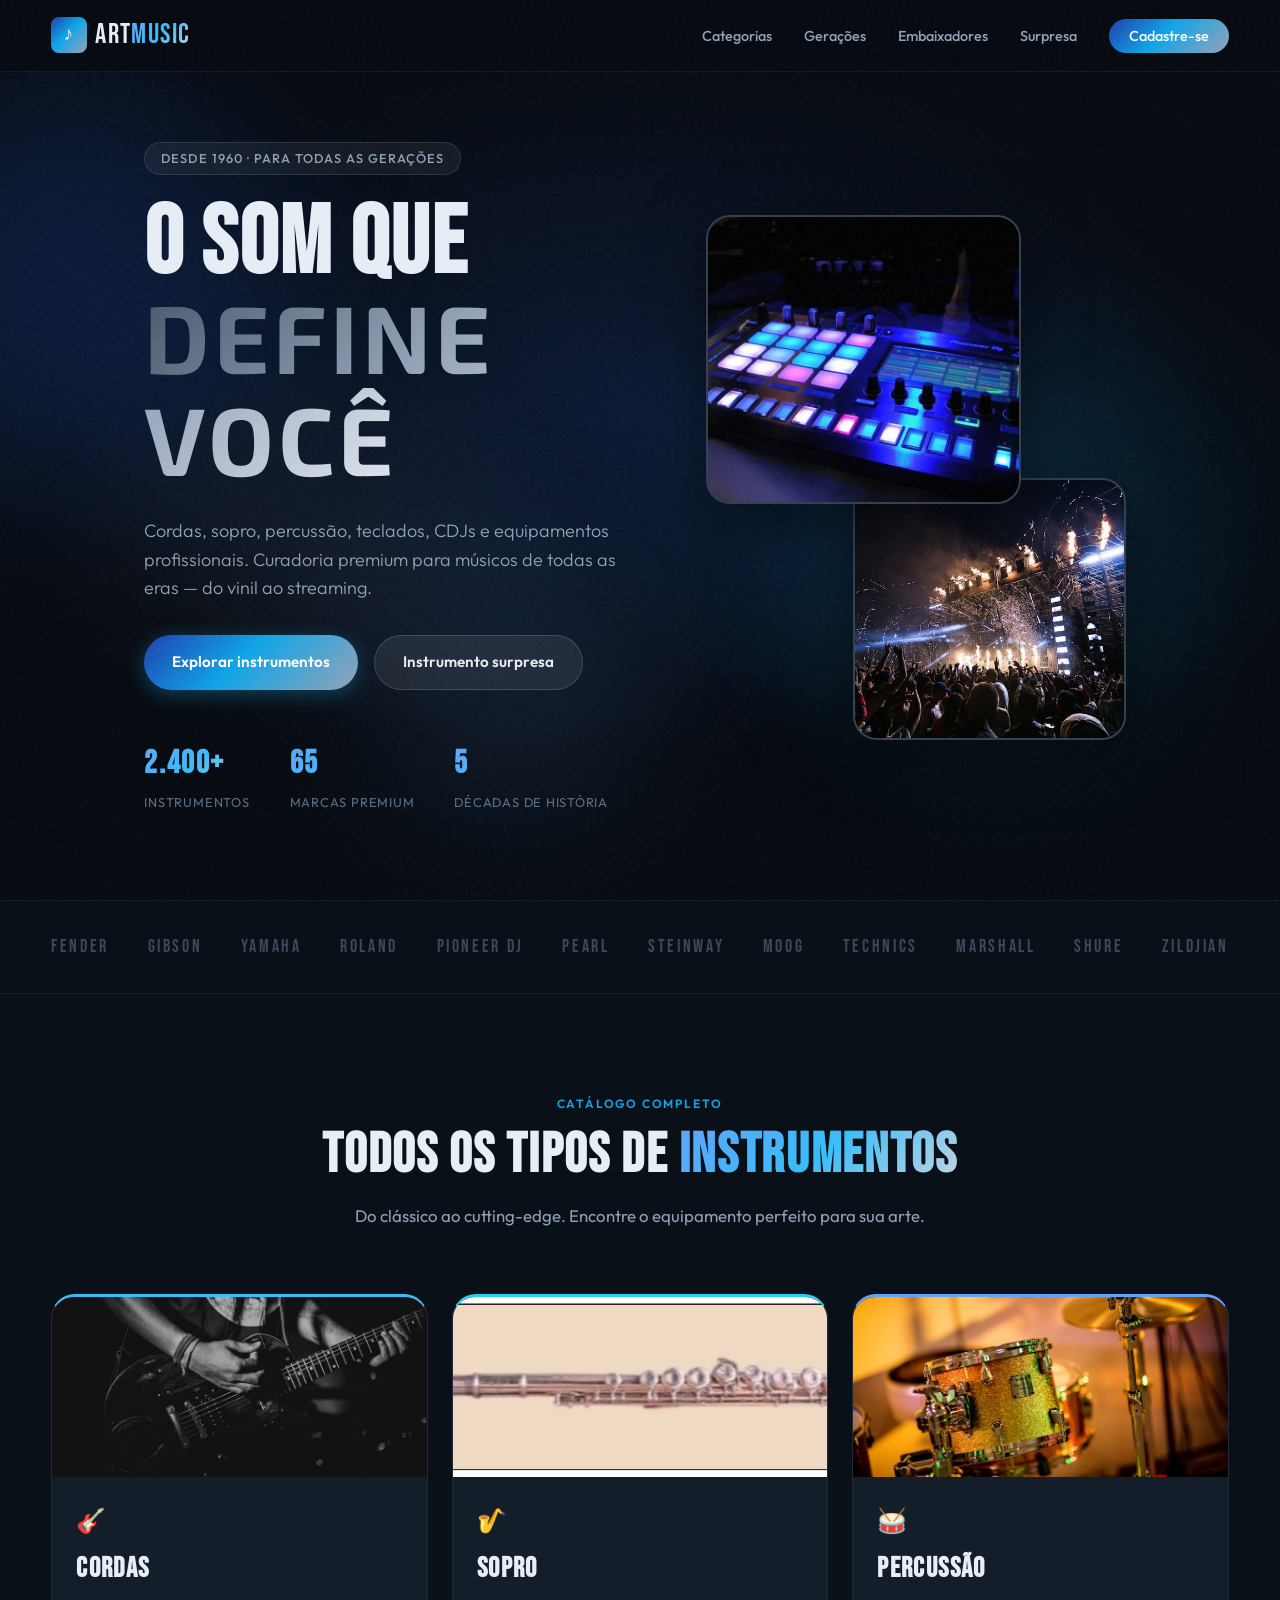
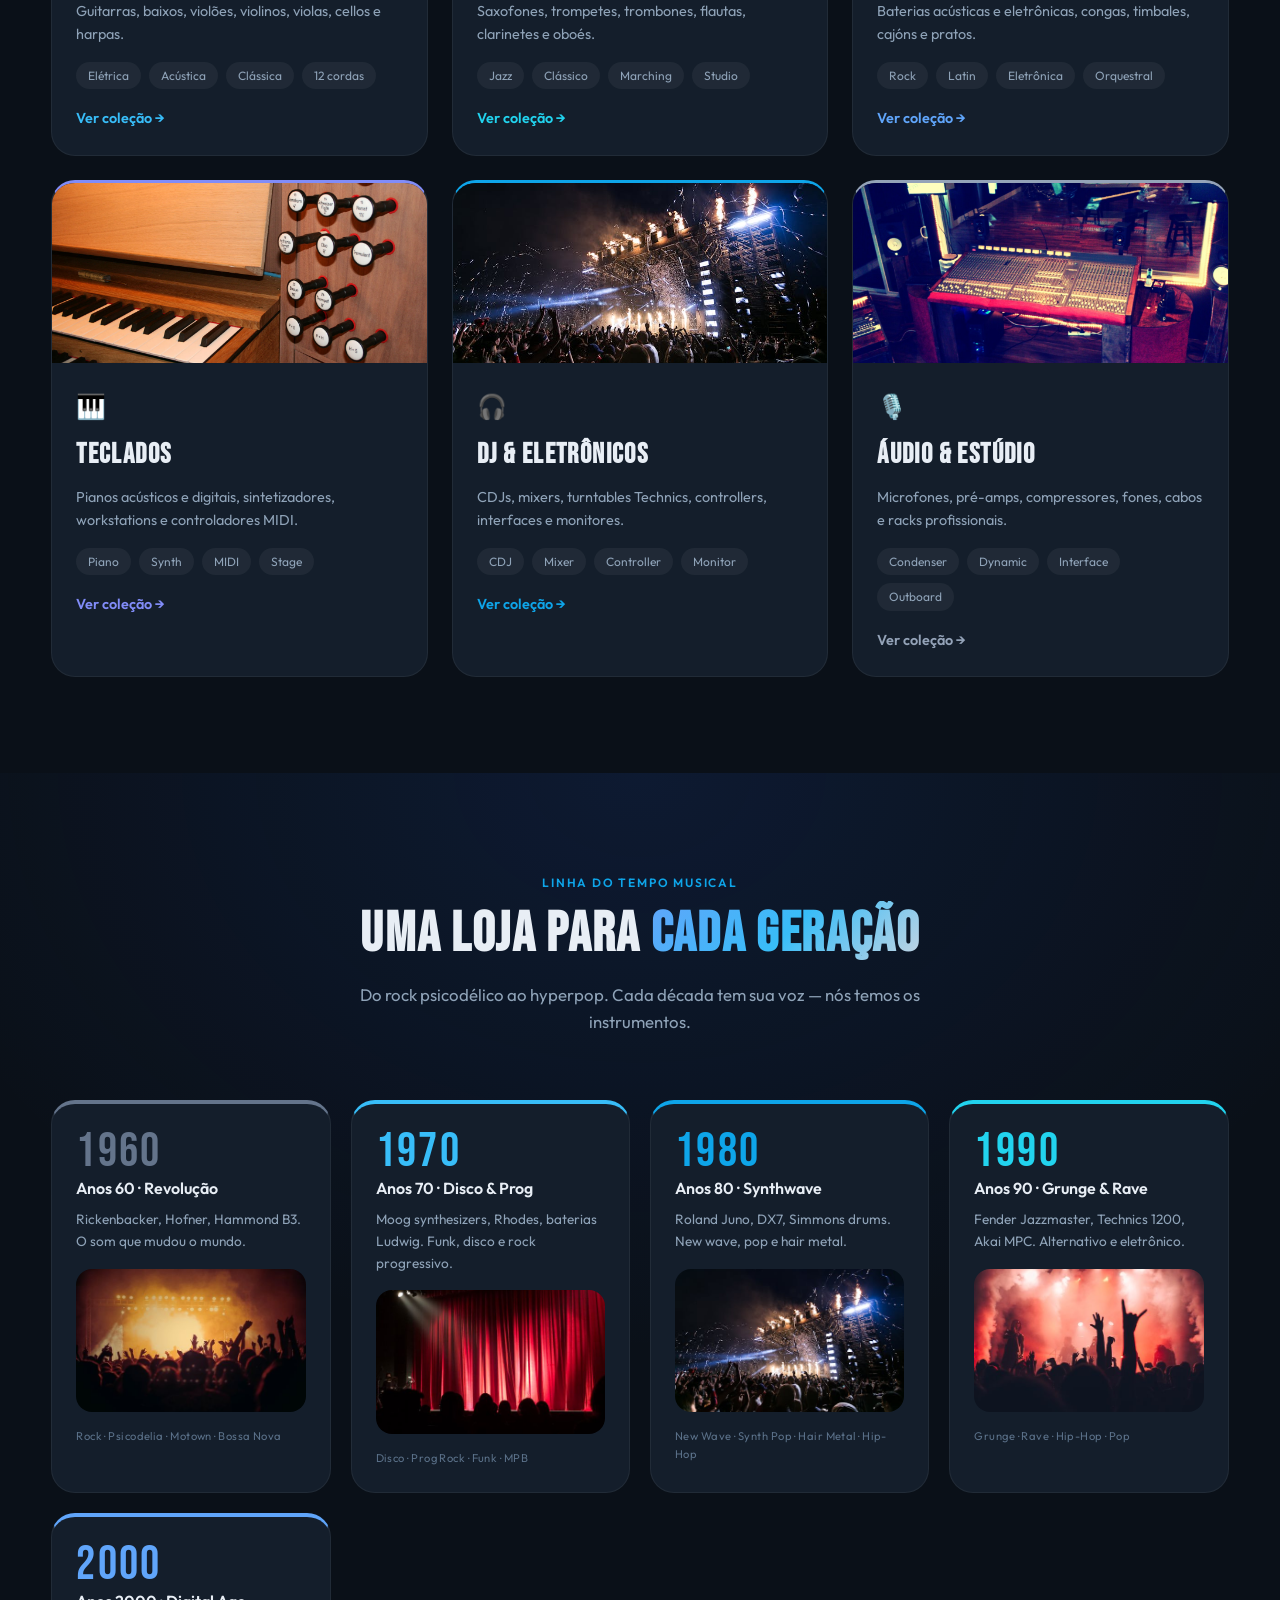
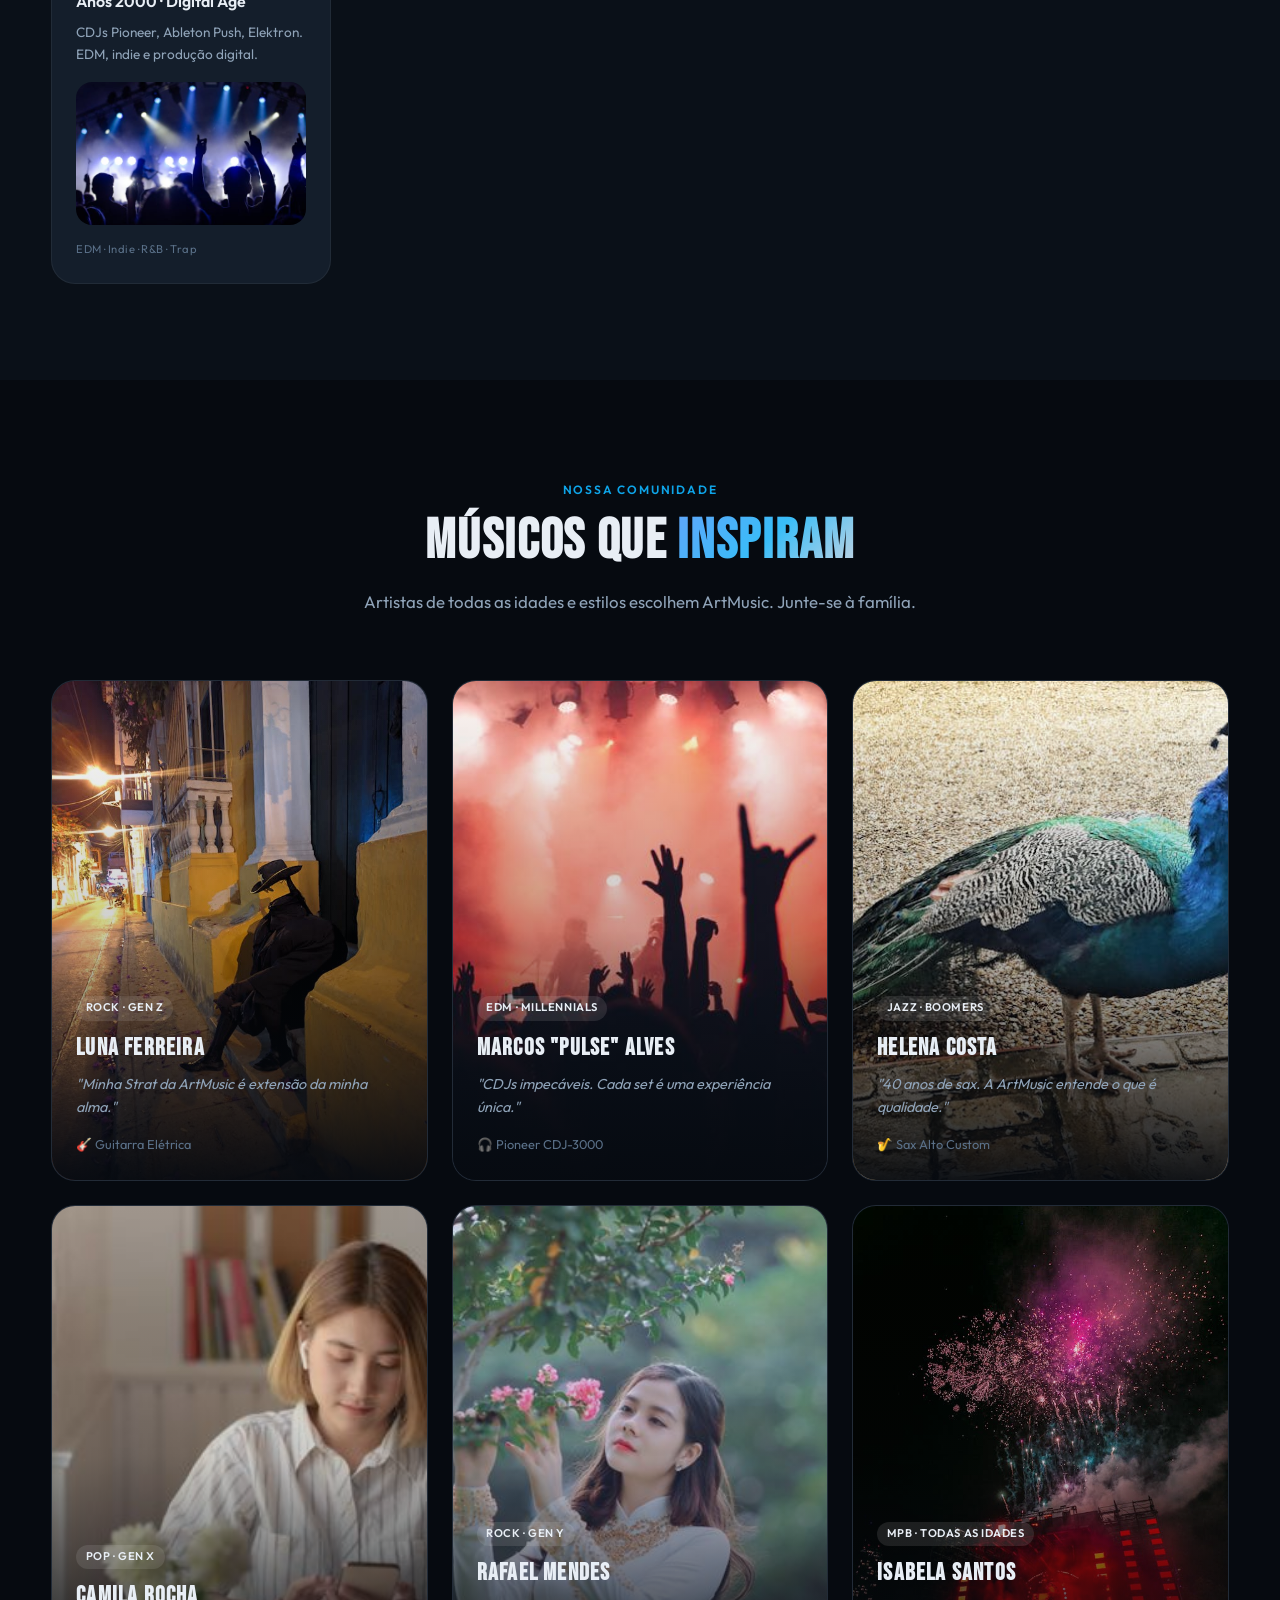
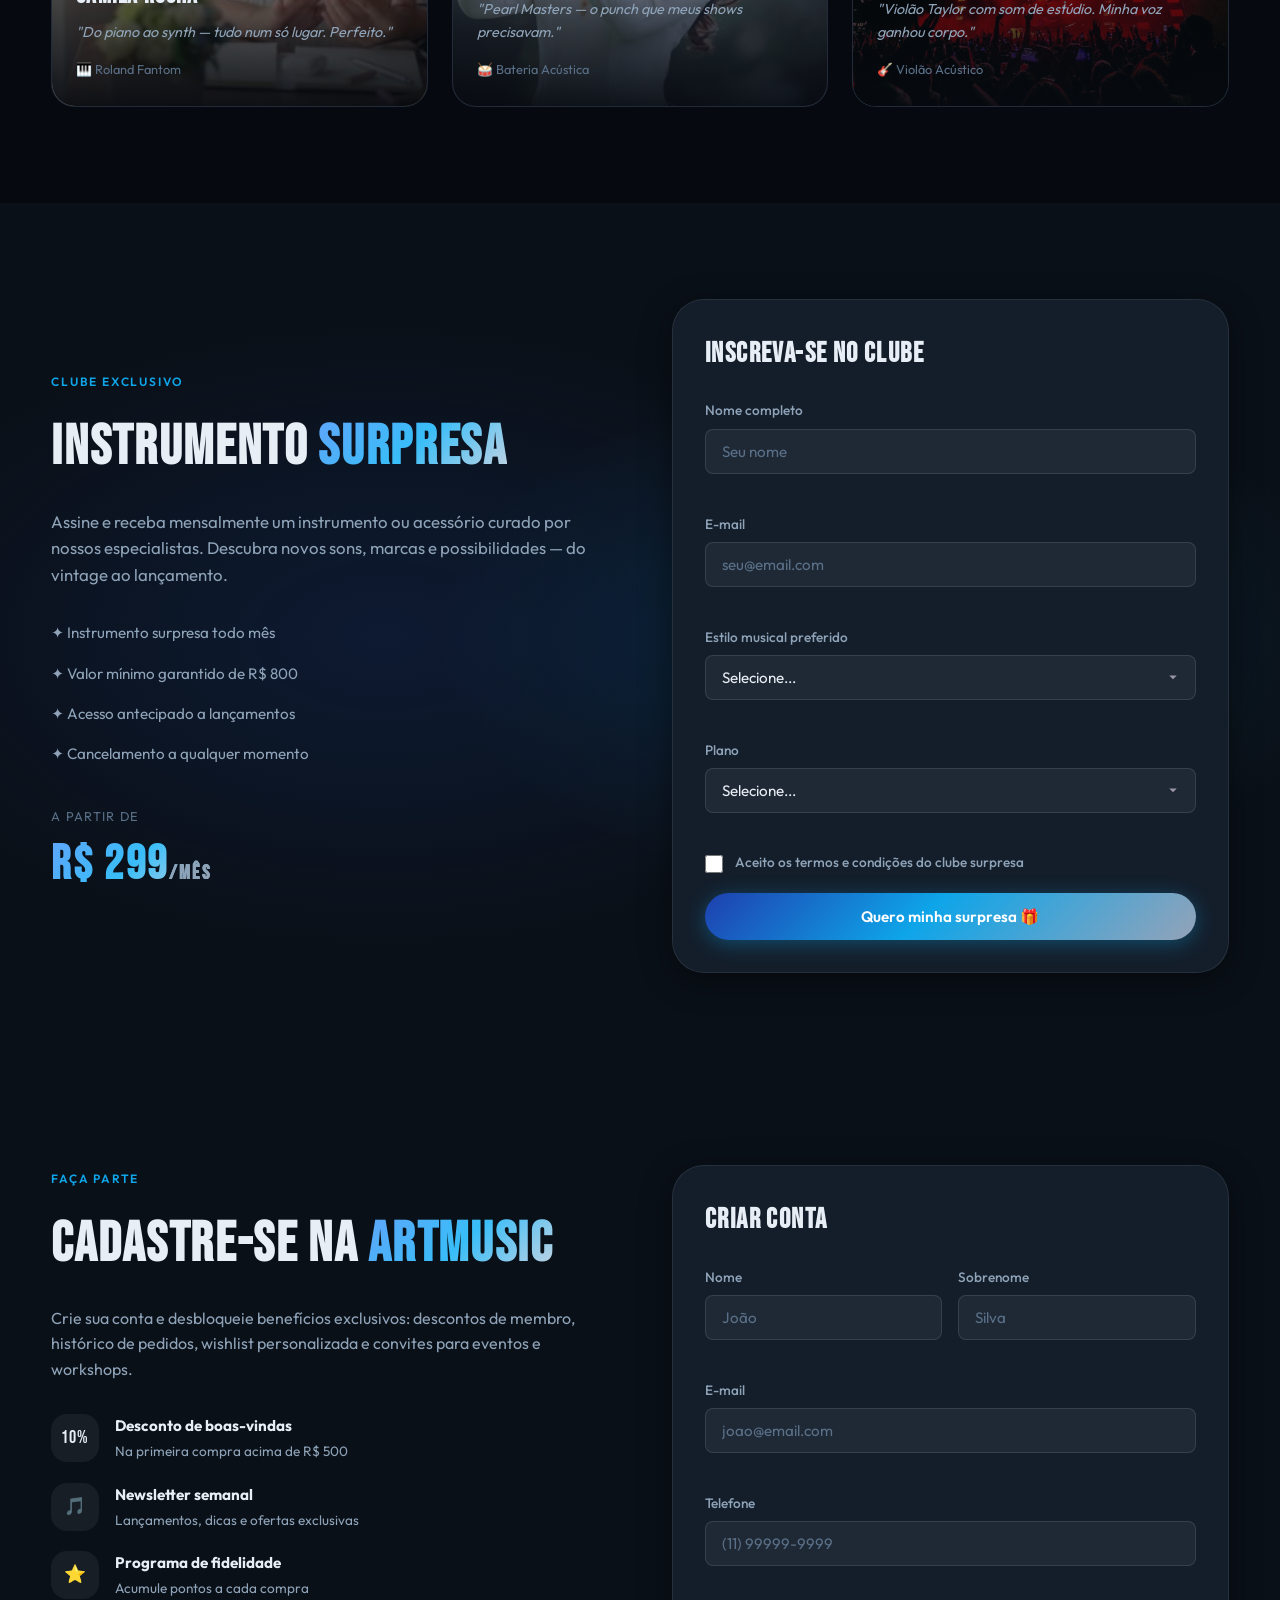
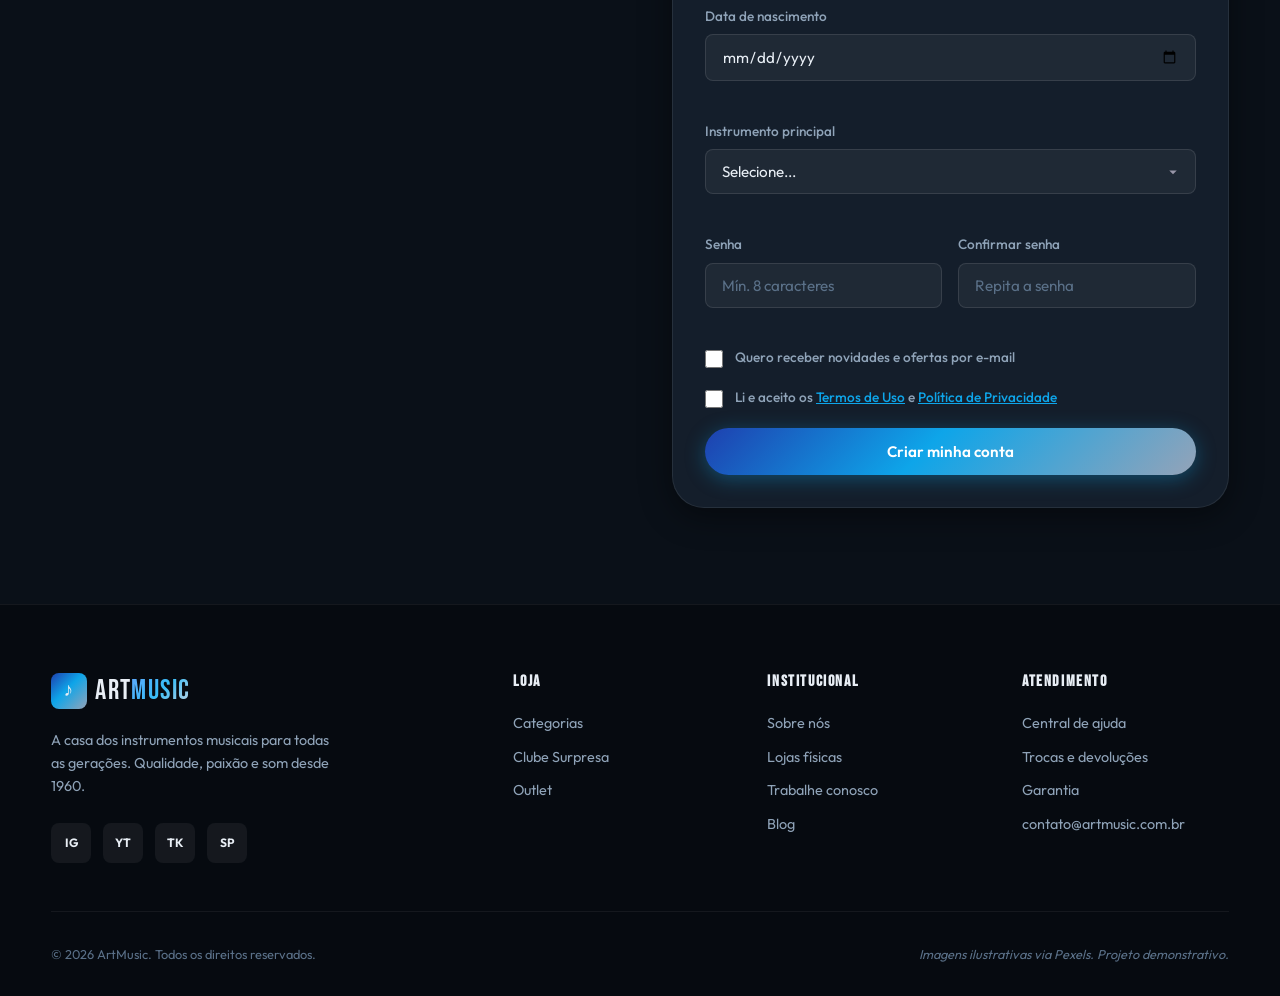
==== index.html @ 269a419f "feat: site ArtMusic — loja de instrumentos com design azul metálico Commit inicial com HTML, CSS, JS" ====
<!DOCTYPE html>
<html lang="pt-BR">
<head>
  <meta charset="UTF-8">
  <meta name="viewport" content="width=device-width, initial-scale=1.0">
  <meta name="description" content="ArtMusic — Loja premium de instrumentos musicais. Cordas, sopro, percussão, teclados, CDJs e equipamentos DJ para todas as gerações.">
  <title>ArtMusic | Instrumentos Musicais Premium</title>
  <link rel="preconnect" href="https://fonts.googleapis.com">
  <link rel="preconnect" href="https://fonts.gstatic.com" crossorigin>
  <link href="https://fonts.googleapis.com/css2?family=Bebas+Neue&family=Exo+2:wght@500;600;700&family=Outfit:wght@300;400;500;600;700&display=swap" rel="stylesheet">
  <link rel="stylesheet" href="css/styles.css">
  <link rel="icon" href="data:image/svg+xml,<svg xmlns='http://www.w3.org/2000/svg' viewBox='0 0 100 100'><text y='.9em' font-size='90'>🎸</text></svg>">
</head>
<body>
  <div class="grain" aria-hidden="true"></div>

  <header class="header" id="topo">
    <nav class="nav container">
      <a href="#topo" class="logo">
        <span class="logo-icon">♪</span>
        <span class="logo-text">Art<span>Music</span></span>
      </a>
      <button class="nav-toggle" aria-label="Abrir menu" aria-expanded="false">
        <span></span><span></span><span></span>
      </button>
      <ul class="nav-links">
        <li><a href="#categorias">Categorias</a></li>
        <li><a href="#geracoes">Gerações</a></li>
        <li><a href="#embaixadores">Embaixadores</a></li>
        <li><a href="#surpresa">Surpresa</a></li>
        <li><a href="#cadastro" class="btn-nav">Cadastre-se</a></li>
      </ul>
    </nav>
  </header>

  <main>
    <!-- HERO -->
    <section class="hero">
      <div class="hero-bg">
        <div class="hero-gradient"></div>
        <div class="hero-orbs">
          <span class="orb orb-1"></span>
          <span class="orb orb-2"></span>
          <span class="orb orb-3"></span>
        </div>
      </div>
      <div class="container hero-inner">
        <div class="hero-content">
          <p class="hero-tag">Desde 1960 · Para todas as gerações</p>
          <h1 class="hero-title">
            O som que<br>
            <em>define você</em>
          </h1>
          <p class="hero-subtitle">
            Cordas, sopro, percussão, teclados, CDJs e equipamentos profissionais.
            Curadoria premium para músicos de todas as eras — do vinil ao streaming.
          </p>
          <div class="hero-actions">
            <a href="#categorias" class="btn btn-primary">Explorar instrumentos</a>
            <a href="#surpresa" class="btn btn-ghost">Instrumento surpresa</a>
          </div>
          <div class="hero-stats">
            <div class="stat">
              <strong>2.400+</strong>
              <span>Instrumentos</span>
            </div>
            <div class="stat">
              <strong>65</strong>
              <span>Marcas premium</span>
            </div>
            <div class="stat">
              <strong>5</strong>
              <span>Décadas de história</span>
            </div>
          </div>
        </div>
        <div class="hero-visual">
          <div class="hero-image-stack">
            <img src="assets/images/hero-studio.jpg" alt="Controlador DJ com pads iluminados" class="hero-img hero-img-1" width="600" height="400" loading="eager">
            <img src="assets/images/hero-dj.jpg" alt="Show ao vivo com público e luzes" class="hero-img hero-img-2" width="500" height="350" loading="eager">
          </div>
        </div>
      </div>
    </section>

    <!-- MARCAS -->
    <section class="brands" aria-label="Marcas parceiras">
      <div class="container brands-track">
        <span>Fender</span><span>Gibson</span><span>Yamaha</span><span>Roland</span>
        <span>Pioneer DJ</span><span>Pearl</span><span>Steinway</span><span>Moog</span>
        <span>Technics</span><span>Marshall</span><span>Shure</span><span>Zildjian</span>
      </div>
    </section>

    <!-- CATEGORIAS -->
    <section class="section categorias" id="categorias">
      <div class="container">
        <header class="section-header">
          <span class="section-label">Catálogo completo</span>
          <h2>Todos os tipos de <span class="gradient-text">instrumentos</span></h2>
          <p>Do clássico ao cutting-edge. Encontre o equipamento perfeito para sua arte.</p>
        </header>
        <div class="category-grid">
          <article class="category-card category-cordas">
            <div class="category-img">
              <img src="assets/images/cat-cordas.jpg" alt="Guitarrista tocando guitarra elétrica">
            </div>
            <div class="category-body">
              <span class="category-icon">🎸</span>
              <h3>Cordas</h3>
              <p>Guitarras, baixos, violões, violinos, violas, cellos e harpas.</p>
              <ul class="category-tags">
                <li>Elétrica</li><li>Acústica</li><li>Clássica</li><li>12 cordas</li>
              </ul>
              <a href="#categorias" class="category-link">Ver coleção →</a>
            </div>
          </article>

          <article class="category-card category-sopro">
            <div class="category-img">
              <img src="assets/images/cat-sopro.jpg" alt="Flauta transversal">
            </div>
            <div class="category-body">
              <span class="category-icon">🎷</span>
              <h3>Sopro</h3>
              <p>Saxofones, trompetes, trombones, flautas, clarinetes e oboés.</p>
              <ul class="category-tags">
                <li>Jazz</li><li>Clássico</li><li>Marching</li><li>Studio</li>
              </ul>
              <a href="#categorias" class="category-link">Ver coleção →</a>
            </div>
          </article>

          <article class="category-card category-percussao">
            <div class="category-img">
              <img src="assets/images/cat-percussao.jpg" alt="Bateria completa">
            </div>
            <div class="category-body">
              <span class="category-icon">🥁</span>
              <h3>Percussão</h3>
              <p>Baterias acústicas e eletrônicas, congas, timbales, cajóns e pratos.</p>
              <ul class="category-tags">
                <li>Rock</li><li>Latin</li><li>Eletrônica</li><li>Orquestral</li>
              </ul>
              <a href="#categorias" class="category-link">Ver coleção →</a>
            </div>
          </article>

          <article class="category-card category-teclados">
            <div class="category-img">
              <img src="assets/images/cat-teclados.jpg" alt="Console de órgão com teclados manuais e registro de stops">
            </div>
            <div class="category-body">
              <span class="category-icon">🎹</span>
              <h3>Teclados</h3>
              <p>Pianos acústicos e digitais, sintetizadores, workstations e controladores MIDI.</p>
              <ul class="category-tags">
                <li>Piano</li><li>Synth</li><li>MIDI</li><li>Stage</li>
              </ul>
              <a href="#categorias" class="category-link">Ver coleção →</a>
            </div>
          </article>

          <article class="category-card category-dj">
            <div class="category-img">
              <img src="assets/images/hero-dj.jpg" alt="CDJs Pioneer">
            </div>
            <div class="category-body">
              <span class="category-icon">🎧</span>
              <h3>DJ & Eletrônicos</h3>
              <p>CDJs, mixers, turntables Technics, controllers, interfaces e monitores.</p>
              <ul class="category-tags">
                <li>CDJ</li><li>Mixer</li><li>Controller</li><li>Monitor</li>
              </ul>
              <a href="#categorias" class="category-link">Ver coleção →</a>
            </div>
          </article>

          <article class="category-card category-audio">
            <div class="category-img">
              <img src="assets/images/cat-audio.jpg" alt="Sala de controle de estúdio com mesa de mixagem e equipamentos profissionais">
            </div>
            <div class="category-body">
              <span class="category-icon">🎙️</span>
              <h3>Áudio & Estúdio</h3>
              <p>Microfones, pré-amps, compressores, fones, cabos e racks profissionais.</p>
              <ul class="category-tags">
                <li>Condenser</li><li>Dynamic</li><li>Interface</li><li>Outboard</li>
              </ul>
              <a href="#categorias" class="category-link">Ver coleção →</a>
            </div>
          </article>
        </div>
      </div>
    </section>

    <!-- GERAÇÕES -->
    <section class="section geracoes" id="geracoes">
      <div class="container">
        <header class="section-header section-header-light">
          <span class="section-label">Linha do tempo musical</span>
          <h2>Uma loja para <span class="gradient-text">cada geração</span></h2>
          <p>Do rock psicodélico ao hyperpop. Cada década tem sua voz — nós temos os instrumentos.</p>
        </header>
        <div class="eras-timeline">
          <article class="era-card era-60">
            <div class="era-year">1960</div>
            <div class="era-content">
              <h3>Anos 60 · Revolução</h3>
              <p>Rickenbacker, Hofner, Hammond B3. O som que mudou o mundo.</p>
              <div class="era-img">
                <img src="assets/images/era-60.jpg" alt="Estética anos 60">
              </div>
              <span class="era-genre">Rock · Psicodelia · Motown · Bossa Nova</span>
            </div>
          </article>

          <article class="era-card era-70">
            <div class="era-year">1970</div>
            <div class="era-content">
              <h3>Anos 70 · Disco & Prog</h3>
              <p>Moog synthesizers, Rhodes, baterias Ludwig. Funk, disco e rock progressivo.</p>
              <div class="era-img">
                <img src="assets/images/era-70.jpg" alt="Estética anos 70">
              </div>
              <span class="era-genre">Disco · Prog Rock · Funk · MPB</span>
            </div>
          </article>

          <article class="era-card era-80">
            <div class="era-year">1980</div>
            <div class="era-content">
              <h3>Anos 80 · Synthwave</h3>
              <p>Roland Juno, DX7, Simmons drums. New wave, pop e hair metal.</p>
              <div class="era-img">
                <img src="assets/images/era-80.jpg" alt="Estética anos 80">
              </div>
              <span class="era-genre">New Wave · Synth Pop · Hair Metal · Hip-Hop</span>
            </div>
          </article>

          <article class="era-card era-90">
            <div class="era-year">1990</div>
            <div class="era-content">
              <h3>Anos 90 · Grunge & Rave</h3>
              <p>Fender Jazzmaster, Technics 1200, Akai MPC. Alternativo e eletrônico.</p>
              <div class="era-img">
                <img src="assets/images/era-90.jpg" alt="Estética anos 90">
              </div>
              <span class="era-genre">Grunge · Rave · Hip-Hop · Pop</span>
            </div>
          </article>

          <article class="era-card era-2000">
            <div class="era-year">2000</div>
            <div class="era-content">
              <h3>Anos 2000 · Digital Age</h3>
              <p>CDJs Pioneer, Ableton Push, Elektron. EDM, indie e produção digital.</p>
              <div class="era-img">
                <img src="assets/images/era-2000.jpg" alt="Estética anos 2000">
              </div>
              <span class="era-genre">EDM · Indie · R&B · Trap</span>
            </div>
          </article>
        </div>
      </div>
    </section>

    <!-- EMBAIXADORES -->
    <section class="section embaixadores" id="embaixadores">
      <div class="container">
        <header class="section-header">
          <span class="section-label">Nossa comunidade</span>
          <h2>Músicos que <span class="gradient-text">inspiram</span></h2>
          <p>Artistas de todas as idades e estilos escolhem ArtMusic. Junte-se à família.</p>
        </header>
        <div class="ambassadors-grid">
          <article class="ambassador-card">
            <div class="ambassador-img">
              <img src="assets/images/amb-1.jpg" alt="Músico jovem com guitarra">
              <div class="ambassador-overlay"></div>
            </div>
            <div class="ambassador-info">
              <span class="ambassador-era">Rock · Gen Z</span>
              <h3>Luna Ferreira</h3>
              <p>"Minha Strat da ArtMusic é extensão da minha alma."</p>
              <span class="ambassador-instrument">🎸 Guitarra Elétrica</span>
            </div>
          </article>

          <article class="ambassador-card">
            <div class="ambassador-img">
              <img src="assets/images/amb-2.jpg" alt="DJ em performance">
              <div class="ambassador-overlay"></div>
            </div>
            <div class="ambassador-info">
              <span class="ambassador-era">EDM · Millennials</span>
              <h3>Marcos "Pulse" Alves</h3>
              <p>"CDJs impecáveis. Cada set é uma experiência única."</p>
              <span class="ambassador-instrument">🎧 Pioneer CDJ-3000</span>
            </div>
          </article>

          <article class="ambassador-card">
            <div class="ambassador-img">
              <img src="assets/images/amb-3.jpg" alt="Saxofonista em palco">
              <div class="ambassador-overlay"></div>
            </div>
            <div class="ambassador-info">
              <span class="ambassador-era">Jazz · Boomers</span>
              <h3>Helena Costa</h3>
              <p>"40 anos de sax. A ArtMusic entende o que é qualidade."</p>
              <span class="ambassador-instrument">🎷 Sax Alto Custom</span>
            </div>
          </article>

          <article class="ambassador-card">
            <div class="ambassador-img">
              <img src="assets/images/amb-4.jpg" alt="Produtora no estúdio">
              <div class="ambassador-overlay"></div>
            </div>
            <div class="ambassador-info">
              <span class="ambassador-era">Pop · Gen X</span>
              <h3>Camila Rocha</h3>
              <p>"Do piano ao synth — tudo num só lugar. Perfeito."</p>
              <span class="ambassador-instrument">🎹 Roland Fantom</span>
            </div>
          </article>

          <article class="ambassador-card">
            <div class="ambassador-img">
              <img src="assets/images/amb-5.jpg" alt="Baterista em ação">
              <div class="ambassador-overlay"></div>
            </div>
            <div class="ambassador-info">
              <span class="ambassador-era">Rock · Gen Y</span>
              <h3>Rafael Mendes</h3>
              <p>"Pearl Masters — o punch que meus shows precisavam."</p>
              <span class="ambassador-instrument">🥁 Bateria Acústica</span>
            </div>
          </article>

          <article class="ambassador-card">
            <div class="ambassador-img">
              <img src="assets/images/amb-6.jpg" alt="Cantora com violão">
              <div class="ambassador-overlay"></div>
            </div>
            <div class="ambassador-info">
              <span class="ambassador-era">MPB · Todas as idades</span>
              <h3>Isabela Santos</h3>
              <p>"Violão Taylor com som de estúdio. Minha voz ganhou corpo."</p>
              <span class="ambassador-instrument">🎸 Violão Acústico</span>
            </div>
          </article>
        </div>
      </div>
    </section>

    <!-- INSTRUMENTO SURPRESA -->
    <section class="section surpresa" id="surpresa">
      <div class="surpresa-bg"></div>
      <div class="container surpresa-inner">
        <div class="surpresa-content">
          <span class="section-label">Clube exclusivo</span>
          <h2>Instrumento <span class="gradient-text">Surpresa</span></h2>
          <p class="surpresa-desc">
            Assine e receba mensalmente um instrumento ou acessório curado por nossos especialistas.
            Descubra novos sons, marcas e possibilidades — do vintage ao lançamento.
          </p>
          <ul class="surpresa-benefits">
            <li>✦ Instrumento surpresa todo mês</li>
            <li>✦ Valor mínimo garantido de R$ 800</li>
            <li>✦ Acesso antecipado a lançamentos</li>
            <li>✦ Cancelamento a qualquer momento</li>
          </ul>
          <div class="surpresa-price">
            <span class="price-from">A partir de</span>
            <strong>R$ 299<span>/mês</span></strong>
          </div>
        </div>
        <form class="form surpresa-form" id="form-surpresa" novalidate>
          <h3>Inscreva-se no clube</h3>
          <div class="form-group">
            <label for="surpresa-nome">Nome completo</label>
            <input type="text" id="surpresa-nome" name="nome" required placeholder="Seu nome" autocomplete="name">
            <span class="form-error" aria-live="polite"></span>
          </div>
          <div class="form-group">
            <label for="surpresa-email">E-mail</label>
            <input type="email" id="surpresa-email" name="email" required placeholder="seu@email.com" autocomplete="email">
            <span class="form-error" aria-live="polite"></span>
          </div>
          <div class="form-group">
            <label for="surpresa-estilo">Estilo musical preferido</label>
            <select id="surpresa-estilo" name="estilo" required>
              <option value="">Selecione...</option>
              <option value="rock">Rock / Metal</option>
              <option value="jazz">Jazz / Blues</option>
              <option value="classico">Clássico / Orquestral</option>
              <option value="eletronica">Eletrônica / DJ</option>
              <option value="pop">Pop / MPB</option>
              <option value="surpresa">Deixe a surpresa total!</option>
            </select>
            <span class="form-error" aria-live="polite"></span>
          </div>
          <div class="form-group">
            <label for="surpresa-plano">Plano</label>
            <select id="surpresa-plano" name="plano" required>
              <option value="">Selecione...</option>
              <option value="essencial">Essencial — R$ 299/mês</option>
              <option value="premium">Premium — R$ 599/mês</option>
              <option value="vip">VIP — R$ 999/mês</option>
            </select>
            <span class="form-error" aria-live="polite"></span>
          </div>
          <div class="form-group form-check">
            <input type="checkbox" id="surpresa-termos" name="termos" required>
            <label for="surpresa-termos">Aceito os termos e condições do clube surpresa</label>
            <span class="form-error" aria-live="polite"></span>
          </div>
          <button type="submit" class="btn btn-primary btn-full">Quero minha surpresa 🎁</button>
          <p class="form-success" id="surpresa-success" hidden>🎉 Inscrição realizada! Em breve você receberá um e-mail de confirmação.</p>
        </form>
      </div>
    </section>

    <!-- CADASTRO -->
    <section class="section cadastro" id="cadastro">
      <div class="container cadastro-grid">
        <div class="cadastro-info">
          <span class="section-label">Faça parte</span>
          <h2>Cadastre-se na <span class="gradient-text">ArtMusic</span></h2>
          <p>
            Crie sua conta e desbloqueie benefícios exclusivos: descontos de membro,
            histórico de pedidos, wishlist personalizada e convites para eventos e workshops.
          </p>
          <div class="cadastro-perks">
            <div class="perk">
              <span class="perk-icon">10%</span>
              <div>
                <strong>Desconto de boas-vindas</strong>
                <p>Na primeira compra acima de R$ 500</p>
              </div>
            </div>
            <div class="perk">
              <span class="perk-icon">🎵</span>
              <div>
                <strong>Newsletter semanal</strong>
                <p>Lançamentos, dicas e ofertas exclusivas</p>
              </div>
            </div>
            <div class="perk">
              <span class="perk-icon">⭐</span>
              <div>
                <strong>Programa de fidelidade</strong>
                <p>Acumule pontos a cada compra</p>
              </div>
            </div>
          </div>
        </div>
        <form class="form cadastro-form" id="form-cadastro" novalidate>
          <h3>Criar conta</h3>
          <div class="form-row">
            <div class="form-group">
              <label for="cad-nome">Nome</label>
              <input type="text" id="cad-nome" name="nome" required placeholder="João" autocomplete="given-name">
              <span class="form-error" aria-live="polite"></span>
            </div>
            <div class="form-group">
              <label for="cad-sobrenome">Sobrenome</label>
              <input type="text" id="cad-sobrenome" name="sobrenome" required placeholder="Silva" autocomplete="family-name">
              <span class="form-error" aria-live="polite"></span>
            </div>
          </div>
          <div class="form-group">
            <label for="cad-email">E-mail</label>
            <input type="email" id="cad-email" name="email" required placeholder="joao@email.com" autocomplete="email">
            <span class="form-error" aria-live="polite"></span>
          </div>
          <div class="form-group">
            <label for="cad-telefone">Telefone</label>
            <input type="tel" id="cad-telefone" name="telefone" required placeholder="(11) 99999-9999" autocomplete="tel">
            <span class="form-error" aria-live="polite"></span>
          </div>
          <div class="form-group">
            <label for="cad-nascimento">Data de nascimento</label>
            <input type="date" id="cad-nascimento" name="nascimento" required>
            <span class="form-error" aria-live="polite"></span>
          </div>
          <div class="form-group">
            <label for="cad-instrumento">Instrumento principal</label>
            <select id="cad-instrumento" name="instrumento" required>
              <option value="">Selecione...</option>
              <option value="cordas">Cordas</option>
              <option value="sopro">Sopro</option>
              <option value="percussao">Percussão</option>
              <option value="teclados">Teclados</option>
              <option value="dj">DJ / Eletrônicos</option>
              <option value="vocal">Vocal</option>
              <option value="outro">Outro</option>
            </select>
            <span class="form-error" aria-live="polite"></span>
          </div>
          <div class="form-row">
            <div class="form-group">
              <label for="cad-senha">Senha</label>
              <input type="password" id="cad-senha" name="senha" required placeholder="Mín. 8 caracteres" autocomplete="new-password" minlength="8">
              <span class="form-error" aria-live="polite"></span>
            </div>
            <div class="form-group">
              <label for="cad-confirma">Confirmar senha</label>
              <input type="password" id="cad-confirma" name="confirma" required placeholder="Repita a senha" autocomplete="new-password">
              <span class="form-error" aria-live="polite"></span>
            </div>
          </div>
          <div class="form-group form-check">
            <input type="checkbox" id="cad-newsletter" name="newsletter">
            <label for="cad-newsletter">Quero receber novidades e ofertas por e-mail</label>
          </div>
          <div class="form-group form-check">
            <input type="checkbox" id="cad-termos" name="termos" required>
            <label for="cad-termos">Li e aceito os <a href="#">Termos de Uso</a> e <a href="#">Política de Privacidade</a></label>
            <span class="form-error" aria-live="polite"></span>
          </div>
          <button type="submit" class="btn btn-primary btn-full">Criar minha conta</button>
          <p class="form-success" id="cadastro-success" hidden>✅ Conta criada com sucesso! Bem-vindo à ArtMusic.</p>
        </form>
      </div>
    </section>
  </main>

  <footer class="footer">
    <div class="container footer-grid">
      <div class="footer-brand">
        <a href="#topo" class="logo">
          <span class="logo-icon">♪</span>
          <span class="logo-text">Art<span>Music</span></span>
        </a>
        <p>A casa dos instrumentos musicais para todas as gerações. Qualidade, paixão e som desde 1960.</p>
        <div class="footer-social">
          <a href="#" aria-label="Instagram">IG</a>
          <a href="#" aria-label="YouTube">YT</a>
          <a href="#" aria-label="TikTok">TK</a>
          <a href="#" aria-label="Spotify">SP</a>
        </div>
      </div>
      <div class="footer-links">
        <h4>Loja</h4>
        <ul>
          <li><a href="#categorias">Categorias</a></li>
          <li><a href="#surpresa">Clube Surpresa</a></li>
          <li><a href="#">Outlet</a></li>
        </ul>
      </div>
      <div class="footer-links">
        <h4>Institucional</h4>
        <ul>
          <li><a href="#">Sobre nós</a></li>
          <li><a href="#">Lojas físicas</a></li>
          <li><a href="#">Trabalhe conosco</a></li>
          <li><a href="#">Blog</a></li>
        </ul>
      </div>
      <div class="footer-links">
        <h4>Atendimento</h4>
        <ul>
          <li><a href="#">Central de ajuda</a></li>
          <li><a href="#">Trocas e devoluções</a></li>
          <li><a href="#">Garantia</a></li>
          <li><a href="mailto:contato@artmusic.com.br">contato@artmusic.com.br</a></li>
        </ul>
      </div>
    </div>
    <div class="footer-bottom container">
      <p>&copy; 2026 ArtMusic. Todos os direitos reservados.</p>
      <p class="footer-note">Imagens ilustrativas via Pexels. Projeto demonstrativo.</p>
    </div>
  </footer>

  <script src="js/main.js"></script>
</body>
</html>
---- css/styles.css ----
/* ============================================
   ArtMusic — Design System & Styles
   ============================================ */

:root {
  /* Paleta azul metálica — estética premium de instrumentos */
  --color-bg-deep: #060a10;
  --color-bg: #0a1018;
  --color-bg-elevated: #0f1724;
  --color-bg-card: #141e2b;
  --color-surface: #1a2636;

  --color-text: #e8eef5;
  --color-text-muted: #8fa3b8;
  --color-text-subtle: #5a7088;

  /* Gradientes — aço, azul elétrico e prata */
  --gradient-primary: linear-gradient(135deg, #1e40af 0%, #0ea5e9 45%, #94a3b8 100%);
  --gradient-secondary: linear-gradient(135deg, #0f172a 0%, #2563eb 50%, #cbd5e1 100%);
  --gradient-warm: linear-gradient(135deg, #38bdf8 0%, #64748b 100%);
  --gradient-cool: linear-gradient(135deg, #0ea5e9 0%, #1d4ed8 50%, #334155 100%);
  --gradient-hero: linear-gradient(160deg, rgba(37, 99, 235, 0.12) 0%, rgba(14, 165, 233, 0.08) 40%, rgba(148, 163, 184, 0.1) 100%);
  --gradient-text: linear-gradient(135deg, #60a5fa, #38bdf8, #cbd5e1);
  --gradient-border: linear-gradient(135deg, rgba(37, 99, 235, 0.5), rgba(14, 165, 233, 0.4), rgba(148, 163, 184, 0.5));
  --gradient-metallic: linear-gradient(135deg, #475569 0%, #94a3b8 50%, #e2e8f0 100%);

  /* Cores de acento por categoria */
  --accent-cordas: #38bdf8;
  --accent-sopro: #22d3ee;
  --accent-percussao: #60a5fa;
  --accent-teclados: #818cf8;
  --accent-dj: #0ea5e9;
  --accent-audio: #94a3b8;

  /* Eras — tons azulados por década */
  --era-60: #64748b;
  --era-70: #38bdf8;
  --era-80: #0ea5e9;
  --era-90: #22d3ee;
  --era-2000: #60a5fa;

  /* Tipografia */
  --font-display: 'Bebas Neue', sans-serif;
  --font-heading: 'Exo 2', system-ui, sans-serif;
  --font-body: 'Outfit', system-ui, sans-serif;

  /* Espaçamento & forma */
  --radius-sm: 8px;
  --radius-md: 16px;
  --radius-lg: 24px;
  --radius-xl: 32px;
  --radius-full: 9999px;

  --shadow-sm: 0 2px 8px rgba(0, 0, 0, 0.35);
  --shadow-md: 0 8px 32px rgba(0, 0, 0, 0.45);
  --shadow-lg: 0 16px 64px rgba(0, 0, 0, 0.55);
  --shadow-glow: 0 0 40px rgba(14, 165, 233, 0.25);

  --transition: 0.3s cubic-bezier(0.4, 0, 0.2, 1);
  --header-height: 72px;
}

/* Reset & Base */
*, *::before, *::after {
  box-sizing: border-box;
  margin: 0;
  padding: 0;
}

html {
  scroll-behavior: smooth;
  scroll-padding-top: var(--header-height);
}

body {
  font-family: var(--font-body);
  font-size: 16px;
  line-height: 1.6;
  color: var(--color-text);
  background: var(--color-bg-deep);
  overflow-x: hidden;
  -webkit-font-smoothing: antialiased;
}

img {
  max-width: 100%;
  height: auto;
  display: block;
}

a {
  color: inherit;
  text-decoration: none;
}

ul { list-style: none; }

.container {
  width: min(1200px, 92vw);
  margin-inline: auto;
}

/* Grain overlay — textura sutil */
.grain {
  position: fixed;
  inset: 0;
  pointer-events: none;
  z-index: 9999;
  opacity: 0.035;
  background-image: url("data:image/svg+xml,%3Csvg viewBox='0 0 256 256' xmlns='http://www.w3.org/2000/svg'%3E%3Cfilter id='noise'%3E%3CfeTurbulence type='fractalNoise' baseFrequency='0.9' numOctaves='4' stitchTiles='stitch'/%3E%3C/filter%3E%3Crect width='100%25' height='100%25' filter='url(%23noise)'/%3E%3C/svg%3E");
}

/* ============================================
   HEADER & NAV
   ============================================ */
.header {
  position: fixed;
  top: 0;
  left: 0;
  right: 0;
  z-index: 1000;
  height: var(--header-height);
  background: rgba(6, 10, 16, 0.88);
  backdrop-filter: blur(20px);
  border-bottom: 1px solid rgba(255, 255, 255, 0.06);
  transition: var(--transition);
}

.header.scrolled {
  background: rgba(6, 10, 16, 0.96);
  box-shadow: var(--shadow-sm);
}

.nav {
  display: flex;
  align-items: center;
  justify-content: space-between;
  height: 100%;
}

.logo {
  display: flex;
  align-items: center;
  gap: 0.5rem;
  font-family: var(--font-display);
  font-size: 1.75rem;
  letter-spacing: 0.05em;
}

.logo-icon {
  display: flex;
  align-items: center;
  justify-content: center;
  width: 36px;
  height: 36px;
  background: var(--gradient-primary);
  border-radius: var(--radius-sm);
  font-size: 1.2rem;
}

.logo-text span {
  background: var(--gradient-text);
  -webkit-background-clip: text;
  -webkit-text-fill-color: transparent;
  background-clip: text;
}

.nav-links {
  display: flex;
  align-items: center;
  gap: 2rem;
}

.nav-links a {
  font-size: 0.9rem;
  font-weight: 500;
  color: var(--color-text-muted);
  transition: color var(--transition);
  position: relative;
}

.nav-links a:not(.btn-nav)::after {
  content: '';
  position: absolute;
  bottom: -4px;
  left: 0;
  width: 0;
  height: 2px;
  background: var(--gradient-primary);
  transition: width var(--transition);
}

.nav-links a:not(.btn-nav):hover {
  color: var(--color-text);
}

.nav-links a:not(.btn-nav):hover::after {
  width: 100%;
}

.btn-nav {
  padding: 0.5rem 1.25rem;
  background: var(--gradient-primary);
  border-radius: var(--radius-full);
  color: white !important;
  font-weight: 600;
}

.nav-toggle {
  display: none;
  flex-direction: column;
  gap: 5px;
  background: none;
  border: none;
  cursor: pointer;
  padding: 4px;
}

.nav-toggle span {
  display: block;
  width: 24px;
  height: 2px;
  background: var(--color-text);
  transition: var(--transition);
}

/* ============================================
   BUTTONS
   ============================================ */
.btn {
  display: inline-flex;
  align-items: center;
  justify-content: center;
  gap: 0.5rem;
  padding: 0.875rem 1.75rem;
  font-family: var(--font-body);
  font-size: 0.95rem;
  font-weight: 600;
  border: none;
  border-radius: var(--radius-full);
  cursor: pointer;
  transition: var(--transition);
  text-align: center;
}

.btn-primary {
  background: var(--gradient-primary);
  color: white;
  box-shadow: 0 4px 20px rgba(14, 165, 233, 0.35);
}

.btn-primary:hover {
  transform: translateY(-2px);
  box-shadow: 0 8px 30px rgba(14, 165, 233, 0.45);
}

.btn-ghost {
  background: rgba(255, 255, 255, 0.08);
  color: var(--color-text);
  border: 1px solid rgba(255, 255, 255, 0.15);
}

.btn-ghost:hover {
  background: rgba(255, 255, 255, 0.12);
  border-color: rgba(255, 255, 255, 0.25);
}

.btn-outline {
  background: transparent;
  color: var(--color-text);
  border: 1px solid rgba(255, 255, 255, 0.2);
}

.btn-outline:hover {
  background: rgba(255, 255, 255, 0.05);
  border-color: var(--accent-dj);
}

.btn-sm {
  padding: 0.5rem 1rem;
  font-size: 0.85rem;
}

.btn-full {
  width: 100%;
}

/* ============================================
   HERO
   ============================================ */
.hero {
  position: relative;
  min-height: 100vh;
  display: flex;
  align-items: center;
  justify-content: center;
  padding: calc(var(--header-height) + 2rem) 0 3rem;
  overflow: hidden;
}

.hero-inner {
  position: relative;
  z-index: 1;
  display: flex;
  align-items: center;
  justify-content: center;
  gap: clamp(2rem, 4vw, 3.5rem);
  width: min(1120px, 94vw);
}

.hero-gradient {
  position: absolute;
  inset: 0;
  background:
    radial-gradient(ellipse 70% 60% at 50% 45%, rgba(37, 99, 235, 0.16) 0%, transparent 65%),
    radial-gradient(ellipse 50% 50% at 75% 55%, rgba(14, 165, 233, 0.12) 0%, transparent 60%),
    radial-gradient(ellipse 40% 40% at 25% 60%, rgba(148, 163, 184, 0.08) 0%, transparent 55%),
    var(--color-bg-deep);
}

.hero-orbs .orb {
  position: absolute;
  border-radius: 50%;
  filter: blur(80px);
  animation: float 8s ease-in-out infinite;
}

.orb-1 {
  width: 400px;
  height: 400px;
  background: rgba(37, 99, 235, 0.18);
  top: 10%;
  left: -10%;
}

.orb-2 {
  width: 300px;
  height: 300px;
  background: rgba(14, 165, 233, 0.14);
  top: 50%;
  right: 10%;
  animation-delay: -3s;
}

.orb-3 {
  width: 250px;
  height: 250px;
  background: rgba(96, 165, 250, 0.12);
  bottom: 10%;
  left: 30%;
  animation-delay: -5s;
}

@keyframes float {
  0%, 100% { transform: translate(0, 0) scale(1); }
  33% { transform: translate(20px, -30px) scale(1.05); }
  66% { transform: translate(-15px, 20px) scale(0.95); }
}

.hero-bg {
  position: absolute;
  inset: 0;
  z-index: 0;
}

.hero-content {
  flex: 1 1 420px;
  max-width: 500px;
  padding: 0;
}

.hero-tag {
  display: inline-block;
  padding: 0.35rem 1rem;
  background: rgba(255, 255, 255, 0.06);
  border: 1px solid rgba(255, 255, 255, 0.1);
  border-radius: var(--radius-full);
  font-size: 0.8rem;
  font-weight: 500;
  letter-spacing: 0.08em;
  text-transform: uppercase;
  color: var(--color-text-muted);
  margin-bottom: 1.5rem;
}

.hero-title {
  font-family: var(--font-display);
  font-size: clamp(3.5rem, 8vw, 6rem);
  line-height: 0.95;
  letter-spacing: 0.02em;
  margin-bottom: 1.5rem;
}

.hero-title em {
  font-family: var(--font-heading);
  font-style: normal;
  font-weight: 700;
  letter-spacing: 0.04em;
  text-transform: uppercase;
  background: var(--gradient-metallic);
  -webkit-background-clip: text;
  -webkit-text-fill-color: transparent;
  background-clip: text;
}

.hero-subtitle {
  font-size: 1.125rem;
  color: var(--color-text-muted);
  max-width: 100%;
  margin-bottom: 2rem;
  font-weight: 300;
}

.hero-actions {
  display: flex;
  flex-wrap: wrap;
  gap: 1rem;
  margin-bottom: 3rem;
}

.hero-stats {
  display: flex;
  gap: 2.5rem;
}

.stat strong {
  display: block;
  font-family: var(--font-display);
  font-size: 2rem;
  letter-spacing: 0.05em;
  background: var(--gradient-text);
  -webkit-background-clip: text;
  -webkit-text-fill-color: transparent;
  background-clip: text;
}

.stat span {
  font-size: 0.8rem;
  color: var(--color-text-subtle);
  text-transform: uppercase;
  letter-spacing: 0.06em;
}

.hero-visual {
  flex: 0 1 440px;
  position: relative;
  z-index: 1;
  display: flex;
  align-items: center;
  justify-content: center;
  padding: 0;
}

.hero-image-stack {
  position: relative;
  width: 100%;
  max-width: 420px;
  aspect-ratio: 4/5;
  min-height: 400px;
}

.hero-img {
  position: absolute;
  border-radius: var(--radius-lg);
  object-fit: cover;
  object-position: center;
  box-shadow: var(--shadow-lg);
  border: 2px solid rgba(148, 163, 184, 0.2);
  background: var(--color-surface);
}

.hero-image-stack img {
  max-width: none;
}

.hero-img-1 {
  width: 75%;
  height: 55%;
  top: 0;
  left: 0;
  z-index: 3;
}

.hero-img-2 {
  width: 65%;
  height: 50%;
  bottom: 0;
  right: 0;
  z-index: 2;
}

/* ============================================
   BRANDS
   ============================================ */
.brands {
  padding: 2rem 0;
  background: var(--color-bg);
  border-block: 1px solid rgba(255, 255, 255, 0.05);
  overflow: hidden;
}

.brands-track {
  display: flex;
  justify-content: space-between;
  flex-wrap: wrap;
  gap: 1.5rem 2rem;
}

.brands-track span {
  font-family: var(--font-display);
  font-size: 1.1rem;
  letter-spacing: 0.15em;
  color: var(--color-text-subtle);
  opacity: 0.6;
  transition: var(--transition);
}

.brands-track span:hover {
  opacity: 1;
  color: var(--color-text-muted);
}

/* ============================================
   SECTIONS — Shared
   ============================================ */
.section {
  padding: 6rem 0;
}

.section-header {
  text-align: center;
  max-width: 640px;
  margin: 0 auto 4rem;
}

.section-label {
  display: inline-block;
  font-size: 0.75rem;
  font-weight: 600;
  letter-spacing: 0.15em;
  text-transform: uppercase;
  color: var(--accent-dj);
  margin-bottom: 0.75rem;
}

.section-header h2 {
  font-family: var(--font-display);
  font-size: clamp(2.5rem, 5vw, 3.5rem);
  letter-spacing: 0.03em;
  line-height: 1.1;
  margin-bottom: 1rem;
}

.gradient-text {
  background: var(--gradient-text);
  -webkit-background-clip: text;
  -webkit-text-fill-color: transparent;
  background-clip: text;
}

.section-header p {
  color: var(--color-text-muted);
  font-size: 1.05rem;
}

.section-header-light .section-header p,
.section-header-light p {
  color: var(--color-text-muted);
}

/* ============================================
   CATEGORIAS
   ============================================ */
.categorias {
  background: var(--color-bg);
}

.category-grid {
  display: grid;
  grid-template-columns: repeat(auto-fit, minmax(340px, 1fr));
  gap: 1.5rem;
}

.category-card {
  position: relative;
  background: var(--color-bg-card);
  border-radius: var(--radius-lg);
  overflow: hidden;
  border: 1px solid rgba(255, 255, 255, 0.06);
  transition: var(--transition);
}

.category-card:hover {
  transform: translateY(-6px);
  box-shadow: var(--shadow-glow);
  border-color: rgba(255, 255, 255, 0.12);
}

.category-img {
  height: 180px;
  overflow: hidden;
}

.category-img img {
  width: 100%;
  height: 100%;
  object-fit: cover;
  transition: transform 0.6s ease;
}

.category-card:hover .category-img img {
  transform: scale(1.08);
}

.category-body {
  padding: 1.5rem;
}

.category-icon {
  font-size: 1.5rem;
  margin-bottom: 0.5rem;
  display: block;
}

.category-body h3 {
  font-family: var(--font-display);
  font-size: 1.75rem;
  letter-spacing: 0.05em;
  margin-bottom: 0.5rem;
}

.category-body p {
  color: var(--color-text-muted);
  font-size: 0.9rem;
  margin-bottom: 1rem;
}

.category-tags {
  display: flex;
  flex-wrap: wrap;
  gap: 0.5rem;
  margin-bottom: 1rem;
}

.category-tags li {
  padding: 0.25rem 0.75rem;
  background: rgba(255, 255, 255, 0.05);
  border-radius: var(--radius-full);
  font-size: 0.75rem;
  color: var(--color-text-muted);
}

.category-link {
  font-size: 0.9rem;
  font-weight: 600;
  color: var(--accent-cordas);
  transition: var(--transition);
}

.category-cordas .category-link { color: var(--accent-cordas); }
.category-sopro .category-link { color: var(--accent-sopro); }
.category-percussao .category-link { color: var(--accent-percussao); }
.category-teclados .category-link { color: var(--accent-teclados); }
.category-dj .category-link { color: var(--accent-dj); }
.category-audio .category-link { color: var(--accent-audio); }

.category-link:hover {
  opacity: 0.8;
}

/* Accent top border per category */
.category-cordas { border-top: 3px solid var(--accent-cordas); }
.category-sopro { border-top: 3px solid var(--accent-sopro); }
.category-percussao { border-top: 3px solid var(--accent-percussao); }
.category-teclados { border-top: 3px solid var(--accent-teclados); }
.category-dj { border-top: 3px solid var(--accent-dj); }
.category-audio { border-top: 3px solid var(--accent-audio); }

/* ============================================
   PRODUTOS
   ============================================ */
.destaques {
  background: var(--color-bg-deep);
}

.products-grid {
  display: grid;
  grid-template-columns: repeat(auto-fit, minmax(300px, 1fr));
  gap: 1.5rem;
}

.product-card {
  position: relative;
  background: var(--color-bg-card);
  border-radius: var(--radius-lg);
  overflow: hidden;
  border: 1px solid rgba(255, 255, 255, 0.06);
  transition: var(--transition);
}

.product-card:hover {
  transform: translateY(-4px);
  box-shadow: var(--shadow-md);
}

.product-badge {
  position: absolute;
  top: 1rem;
  left: 1rem;
  z-index: 2;
  padding: 0.25rem 0.75rem;
  background: var(--gradient-primary);
  border-radius: var(--radius-full);
  font-size: 0.7rem;
  font-weight: 700;
  text-transform: uppercase;
  letter-spacing: 0.05em;
}

.badge-hot {
  background: var(--gradient-warm);
}

.product-img {
  aspect-ratio: 4/3;
  overflow: hidden;
  background: var(--color-surface);
}

.product-img img {
  width: 100%;
  height: 100%;
  object-fit: cover;
  transition: transform 0.5s ease;
}

.product-card:hover .product-img img {
  transform: scale(1.05);
}

.product-info {
  padding: 1.25rem;
}

.product-category {
  font-size: 0.75rem;
  color: var(--color-text-subtle);
  text-transform: uppercase;
  letter-spacing: 0.08em;
}

.product-info h3 {
  font-size: 1rem;
  font-weight: 600;
  margin: 0.35rem 0 0.75rem;
  line-height: 1.3;
}

.product-price {
  font-family: var(--font-display);
  font-size: 1.5rem;
  letter-spacing: 0.05em;
  background: var(--gradient-text);
  -webkit-background-clip: text;
  -webkit-text-fill-color: transparent;
  background-clip: text;
  margin-bottom: 1rem;
}

/* ============================================
   GERAÇÕES / ERAS
   ============================================ */
.geracoes {
  background:
    radial-gradient(ellipse 100% 80% at 50% 0%, rgba(37, 99, 235, 0.12) 0%, transparent 60%),
    var(--color-bg);
}

.eras-timeline {
  display: grid;
  grid-template-columns: repeat(auto-fit, minmax(220px, 1fr));
  gap: 1.25rem;
}

.era-card {
  position: relative;
  background: var(--color-bg-card);
  border-radius: var(--radius-lg);
  overflow: hidden;
  border: 1px solid rgba(255, 255, 255, 0.06);
  transition: var(--transition);
}

.era-card:hover {
  transform: translateY(-8px) scale(1.02);
}

.era-year {
  font-family: var(--font-display);
  font-size: 3rem;
  letter-spacing: 0.05em;
  padding: 1.5rem 1.5rem 0;
  line-height: 1;
}

.era-content {
  padding: 0 1.5rem 1.5rem;
}

.era-content h3 {
  font-size: 1rem;
  font-weight: 600;
  margin-bottom: 0.5rem;
}

.era-content p {
  font-size: 0.85rem;
  color: var(--color-text-muted);
  margin-bottom: 1rem;
}

.era-img {
  border-radius: var(--radius-md);
  overflow: hidden;
  margin-bottom: 1rem;
  aspect-ratio: 16/10;
}

.era-img img {
  width: 100%;
  height: 100%;
  object-fit: cover;
}

.era-genre {
  display: block;
  font-size: 0.7rem;
  color: var(--color-text-subtle);
  letter-spacing: 0.04em;
}

/* Era color accents */
.era-60 .era-year { color: var(--era-60); }
.era-60 { border-top: 4px solid var(--era-60); }
.era-70 .era-year { color: var(--era-70); }
.era-70 { border-top: 4px solid var(--era-70); }
.era-80 .era-year { color: var(--era-80); }
.era-80 { border-top: 4px solid var(--era-80); }
.era-90 .era-year { color: var(--era-90); }
.era-90 { border-top: 4px solid var(--era-90); }
.era-2000 .era-year { color: var(--era-2000); }
.era-2000 { border-top: 4px solid var(--era-2000); }

/* ============================================
   EMBAIXADORES
   ============================================ */
.embaixadores {
  background: var(--color-bg-deep);
}

.ambassadors-grid {
  display: grid;
  grid-template-columns: repeat(auto-fit, minmax(320px, 1fr));
  gap: 1.5rem;
}

.ambassador-card {
  position: relative;
  border-radius: var(--radius-lg);
  overflow: hidden;
  background: var(--color-bg-card);
  border: 1px solid rgba(255, 255, 255, 0.06);
  transition: var(--transition);
}

.ambassador-card:hover {
  box-shadow: var(--shadow-glow);
}

.ambassador-img {
  position: relative;
  aspect-ratio: 3/4;
  overflow: hidden;
}

.ambassador-img img {
  width: 100%;
  height: 100%;
  object-fit: cover;
  transition: transform 0.6s ease;
}

.ambassador-card:hover .ambassador-img img {
  transform: scale(1.06);
}

.ambassador-overlay {
  position: absolute;
  inset: 0;
  background: linear-gradient(to top, rgba(6, 10, 16, 0.95) 0%, rgba(6, 10, 16, 0.2) 50%, transparent 100%);
}

.ambassador-info {
  position: absolute;
  bottom: 0;
  left: 0;
  right: 0;
  padding: 1.5rem;
}

.ambassador-era {
  display: inline-block;
  padding: 0.2rem 0.6rem;
  background: rgba(255, 255, 255, 0.1);
  border-radius: var(--radius-full);
  font-size: 0.7rem;
  font-weight: 600;
  letter-spacing: 0.05em;
  text-transform: uppercase;
  margin-bottom: 0.5rem;
}

.ambassador-info h3 {
  font-family: var(--font-display);
  font-size: 1.5rem;
  letter-spacing: 0.05em;
  margin-bottom: 0.35rem;
}

.ambassador-info p {
  font-size: 0.9rem;
  color: var(--color-text-muted);
  font-style: italic;
  margin-bottom: 0.75rem;
}

.ambassador-instrument {
  font-size: 0.8rem;
  color: var(--color-text-subtle);
}

/* ============================================
   SURPRESA
   ============================================ */
.surpresa {
  position: relative;
  overflow: hidden;
}

.surpresa-bg {
  position: absolute;
  inset: 0;
  background:
    radial-gradient(ellipse 70% 60% at 30% 50%, rgba(37, 99, 235, 0.12) 0%, transparent 60%),
    radial-gradient(ellipse 60% 50% at 70% 50%, rgba(14, 165, 233, 0.14) 0%, transparent 60%),
    var(--color-bg);
}

.surpresa-inner {
  position: relative;
  display: grid;
  grid-template-columns: 1fr 1fr;
  gap: 4rem;
  align-items: center;
}

.surpresa-content h2 {
  font-family: var(--font-display);
  font-size: clamp(2.5rem, 5vw, 3.5rem);
  letter-spacing: 0.03em;
  margin-bottom: 1rem;
}

.surpresa-desc {
  color: var(--color-text-muted);
  margin-bottom: 1.5rem;
  font-size: 1.05rem;
}

.surpresa-benefits {
  margin-bottom: 2rem;
}

.surpresa-benefits li {
  padding: 0.5rem 0;
  color: var(--color-text-muted);
  font-size: 0.95rem;
}

.surpresa-price .price-from {
  display: block;
  font-size: 0.8rem;
  color: var(--color-text-subtle);
  text-transform: uppercase;
  letter-spacing: 0.1em;
}

.surpresa-price strong {
  font-family: var(--font-display);
  font-size: 3rem;
  letter-spacing: 0.05em;
  background: var(--gradient-text);
  -webkit-background-clip: text;
  -webkit-text-fill-color: transparent;
  background-clip: text;
}

.surpresa-price strong span {
  font-size: 1.25rem;
  -webkit-text-fill-color: var(--color-text-muted);
}

/* ============================================
   FORMS
   ============================================ */
.form {
  background: var(--color-bg-card);
  border: 1px solid rgba(255, 255, 255, 0.08);
  border-radius: var(--radius-xl);
  padding: 2rem;
  box-shadow: var(--shadow-md);
}

.form h3 {
  font-family: var(--font-display);
  font-size: 1.75rem;
  letter-spacing: 0.05em;
  margin-bottom: 1.5rem;
}

.form-row {
  display: grid;
  grid-template-columns: 1fr 1fr;
  gap: 1rem;
}

.form-group {
  margin-bottom: 1.25rem;
}

.form-group label {
  display: block;
  font-size: 0.85rem;
  font-weight: 500;
  color: var(--color-text-muted);
  margin-bottom: 0.4rem;
}

.form-group input,
.form-group select {
  width: 100%;
  padding: 0.75rem 1rem;
  background: rgba(255, 255, 255, 0.05);
  border: 1px solid rgba(255, 255, 255, 0.1);
  border-radius: var(--radius-sm);
  color: var(--color-text);
  font-family: var(--font-body);
  font-size: 0.95rem;
  transition: var(--transition);
}

.form-group input:focus,
.form-group select:focus {
  outline: none;
  border-color: rgba(14, 165, 233, 0.5);
  box-shadow: 0 0 0 3px rgba(14, 165, 233, 0.15);
}

.form-group input::placeholder {
  color: var(--color-text-subtle);
}

.form-group select {
  cursor: pointer;
  appearance: none;
  background-image: url("data:image/svg+xml,%3Csvg xmlns='http://www.w3.org/2000/svg' width='12' height='12' fill='%239896a8' viewBox='0 0 16 16'%3E%3Cpath d='M8 11L3 6h10l-5 5z'/%3E%3C/svg%3E");
  background-repeat: no-repeat;
  background-position: right 1rem center;
}

.form-group select option {
  background: var(--color-bg-card);
  color: var(--color-text);
}

.form-check {
  display: flex;
  align-items: flex-start;
  gap: 0.75rem;
}

.form-check input[type="checkbox"] {
  width: 18px;
  height: 18px;
  margin-top: 2px;
  accent-color: #0ea5e9;
  cursor: pointer;
  flex-shrink: 0;
}

.form-check label {
  margin-bottom: 0;
  font-size: 0.85rem;
  line-height: 1.4;
  cursor: pointer;
}

.form-check label a {
  color: var(--accent-dj);
  text-decoration: underline;
}

.form-error {
  display: block;
  font-size: 0.75rem;
  color: #f87171;
  margin-top: 0.25rem;
  min-height: 1rem;
}

.form-group.invalid input,
.form-group.invalid select {
  border-color: #f87171;
}

.form-success {
  margin-top: 1rem;
  padding: 1rem;
  background: rgba(6, 214, 160, 0.1);
  border: 1px solid rgba(6, 214, 160, 0.3);
  border-radius: var(--radius-sm);
  color: #06d6a0;
  font-size: 0.9rem;
  text-align: center;
}

/* ============================================
   CADASTRO
   ============================================ */
.cadastro {
  background: var(--color-bg);
}

.cadastro-grid {
  display: grid;
  grid-template-columns: 1fr 1fr;
  gap: 4rem;
  align-items: start;
}

.cadastro-info h2 {
  font-family: var(--font-display);
  font-size: clamp(2.5rem, 5vw, 3.5rem);
  letter-spacing: 0.03em;
  margin-bottom: 1rem;
}

.cadastro-info > p {
  color: var(--color-text-muted);
  margin-bottom: 2rem;
}

.cadastro-perks {
  display: flex;
  flex-direction: column;
  gap: 1.25rem;
}

.perk {
  display: flex;
  gap: 1rem;
  align-items: flex-start;
}

.perk-icon {
  display: flex;
  align-items: center;
  justify-content: center;
  min-width: 48px;
  height: 48px;
  background: rgba(255, 255, 255, 0.06);
  border-radius: var(--radius-md);
  font-family: var(--font-display);
  font-size: 1.1rem;
  letter-spacing: 0.05em;
}

.perk strong {
  display: block;
  font-size: 0.95rem;
  margin-bottom: 0.15rem;
}

.perk p {
  font-size: 0.85rem;
  color: var(--color-text-muted);
}

/* ============================================
   FOOTER
   ============================================ */
.footer {
  background: var(--color-bg-deep);
  border-top: 1px solid rgba(255, 255, 255, 0.06);
  padding: 4rem 0 2rem;
}

.footer-grid {
  display: grid;
  grid-template-columns: 2fr 1fr 1fr 1fr;
  gap: 3rem;
  margin-bottom: 3rem;
}

.footer-brand p {
  color: var(--color-text-muted);
  font-size: 0.9rem;
  margin: 1rem 0 1.5rem;
  max-width: 280px;
}

.footer-social {
  display: flex;
  gap: 0.75rem;
}

.footer-social a {
  display: flex;
  align-items: center;
  justify-content: center;
  width: 40px;
  height: 40px;
  background: rgba(255, 255, 255, 0.06);
  border-radius: var(--radius-sm);
  font-size: 0.75rem;
  font-weight: 700;
  transition: var(--transition);
}

.footer-social a:hover {
  background: var(--gradient-primary);
}

.footer-links h4 {
  font-family: var(--font-display);
  font-size: 1rem;
  letter-spacing: 0.1em;
  margin-bottom: 1rem;
}

.footer-links li {
  margin-bottom: 0.5rem;
}

.footer-links a {
  font-size: 0.9rem;
  color: var(--color-text-muted);
  transition: color var(--transition);
}

.footer-links a:hover {
  color: var(--color-text);
}

.footer-bottom {
  display: flex;
  justify-content: space-between;
  flex-wrap: wrap;
  gap: 1rem;
  padding-top: 2rem;
  border-top: 1px solid rgba(255, 255, 255, 0.06);
}

.footer-bottom p {
  font-size: 0.8rem;
  color: var(--color-text-subtle);
}

.footer-note {
  font-style: italic;
}

/* ============================================
   ANIMATIONS — Scroll reveal
   ============================================ */
.reveal {
  opacity: 0;
  transform: translateY(30px);
  transition: opacity 0.7s ease, transform 0.7s ease;
}

.reveal.visible {
  opacity: 1;
  transform: translateY(0);
}

/* ============================================
   RESPONSIVE
   ============================================ */
@media (max-width: 1024px) {
  .hero {
    min-height: auto;
    padding-bottom: 3rem;
  }

  .hero-inner {
    flex-direction: column;
    text-align: center;
    gap: 2.5rem;
  }

  .hero-content {
    max-width: 560px;
  }

  .hero-subtitle {
    margin-inline: auto;
  }

  .hero-actions {
    justify-content: center;
  }

  .hero-stats {
    justify-content: center;
  }

  .hero-visual {
    flex: none;
    width: 100%;
    order: -1;
  }

  .hero-image-stack {
    max-width: 360px;
    margin-inline: auto;
  }

  .surpresa-inner,
  .cadastro-grid {
    grid-template-columns: 1fr;
    gap: 2rem;
  }

  .footer-grid {
    grid-template-columns: 1fr 1fr;
  }
}

@media (max-width: 768px) {
  .nav-toggle {
    display: flex;
  }

  .nav-links {
    position: fixed;
    top: var(--header-height);
    left: 0;
    right: 0;
    flex-direction: column;
    background: rgba(6, 10, 16, 0.98);
    padding: 2rem;
    gap: 1.5rem;
    transform: translateY(-120%);
    opacity: 0;
    transition: var(--transition);
    border-bottom: 1px solid rgba(255, 255, 255, 0.06);
  }

  .nav-links.open {
    transform: translateY(0);
    opacity: 1;
  }

  .nav-toggle.active span:nth-child(1) {
    transform: rotate(45deg) translate(5px, 5px);
  }

  .nav-toggle.active span:nth-child(2) {
    opacity: 0;
  }

  .nav-toggle.active span:nth-child(3) {
    transform: rotate(-45deg) translate(5px, -5px);
  }

  .category-grid {
    grid-template-columns: 1fr;
  }

  .form-row {
    grid-template-columns: 1fr;
  }

  .footer-grid {
    grid-template-columns: 1fr;
  }

  .footer-bottom {
    flex-direction: column;
    text-align: center;
  }

  .eras-timeline {
    grid-template-columns: 1fr;
  }
}

@media (max-width: 480px) {
  .hero-stats {
    flex-direction: column;
    gap: 1rem;
  }

  .brands-track {
    justify-content: center;
  }
}
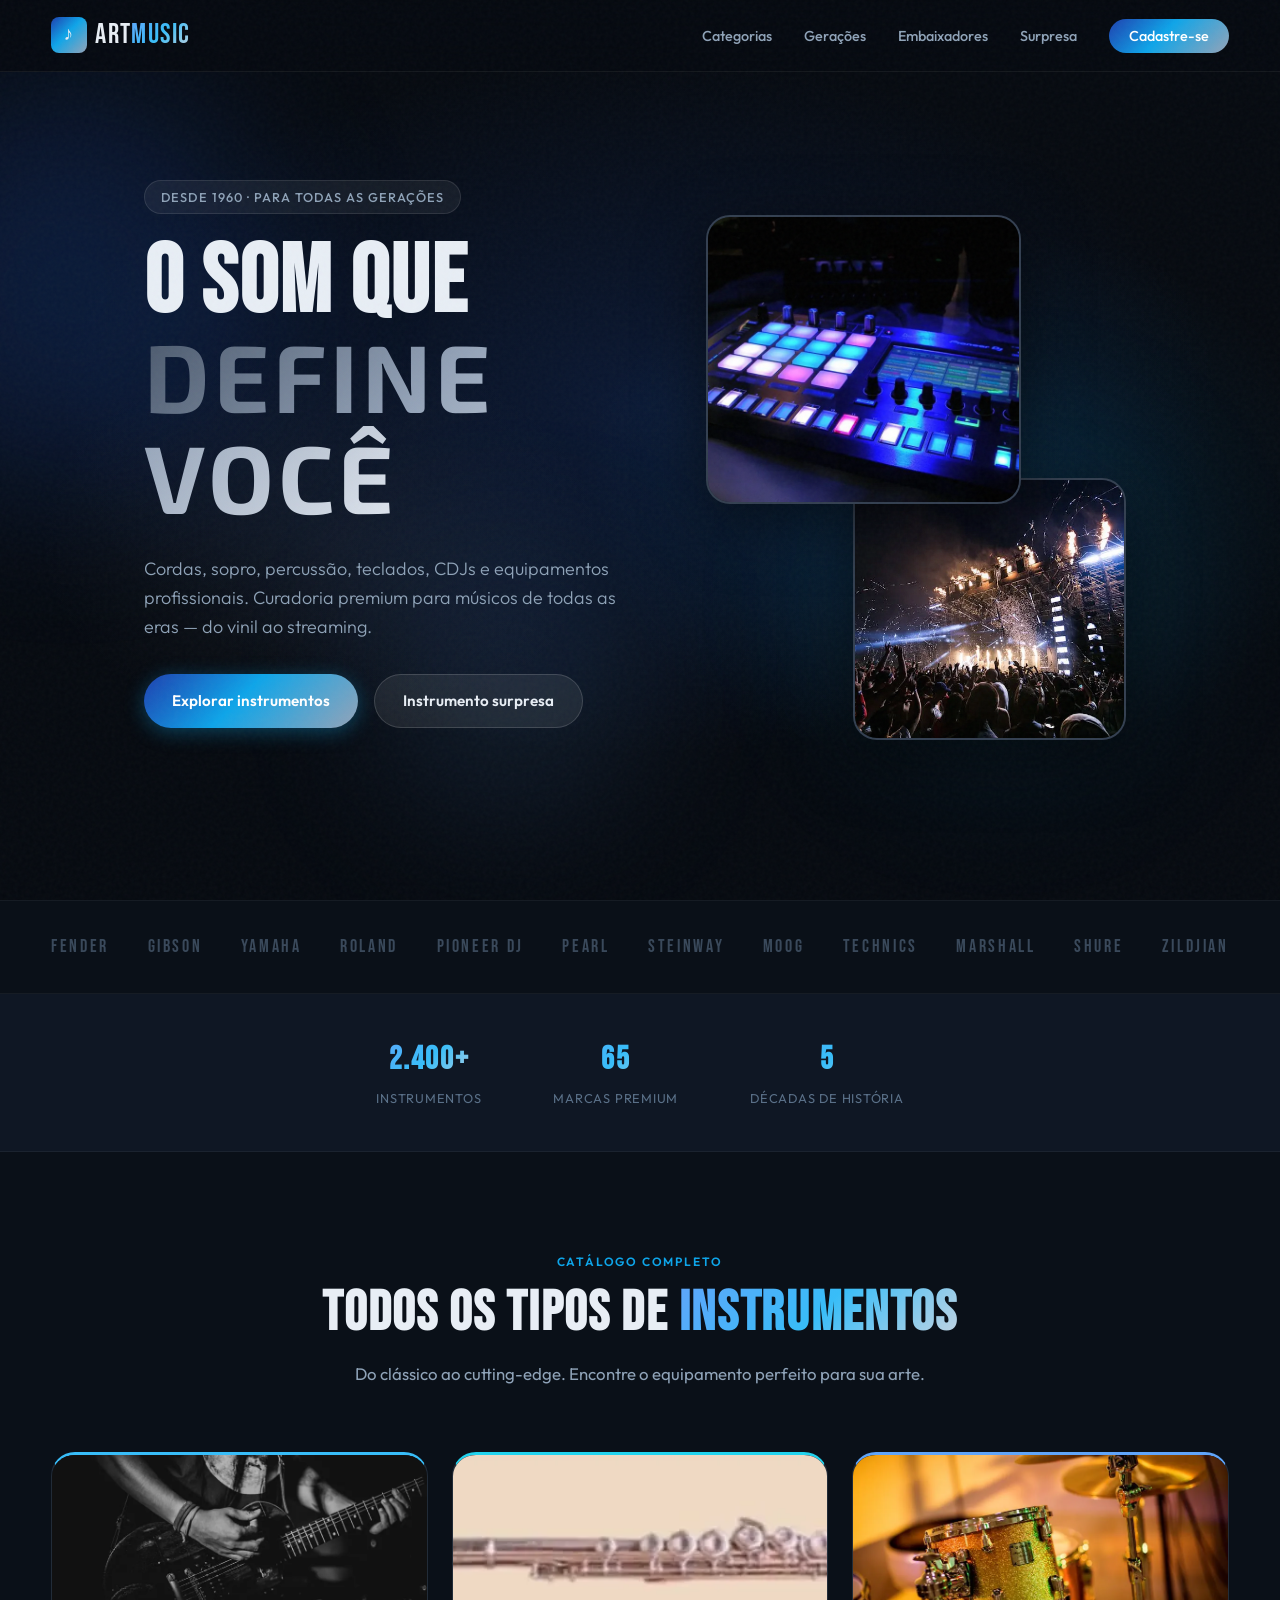
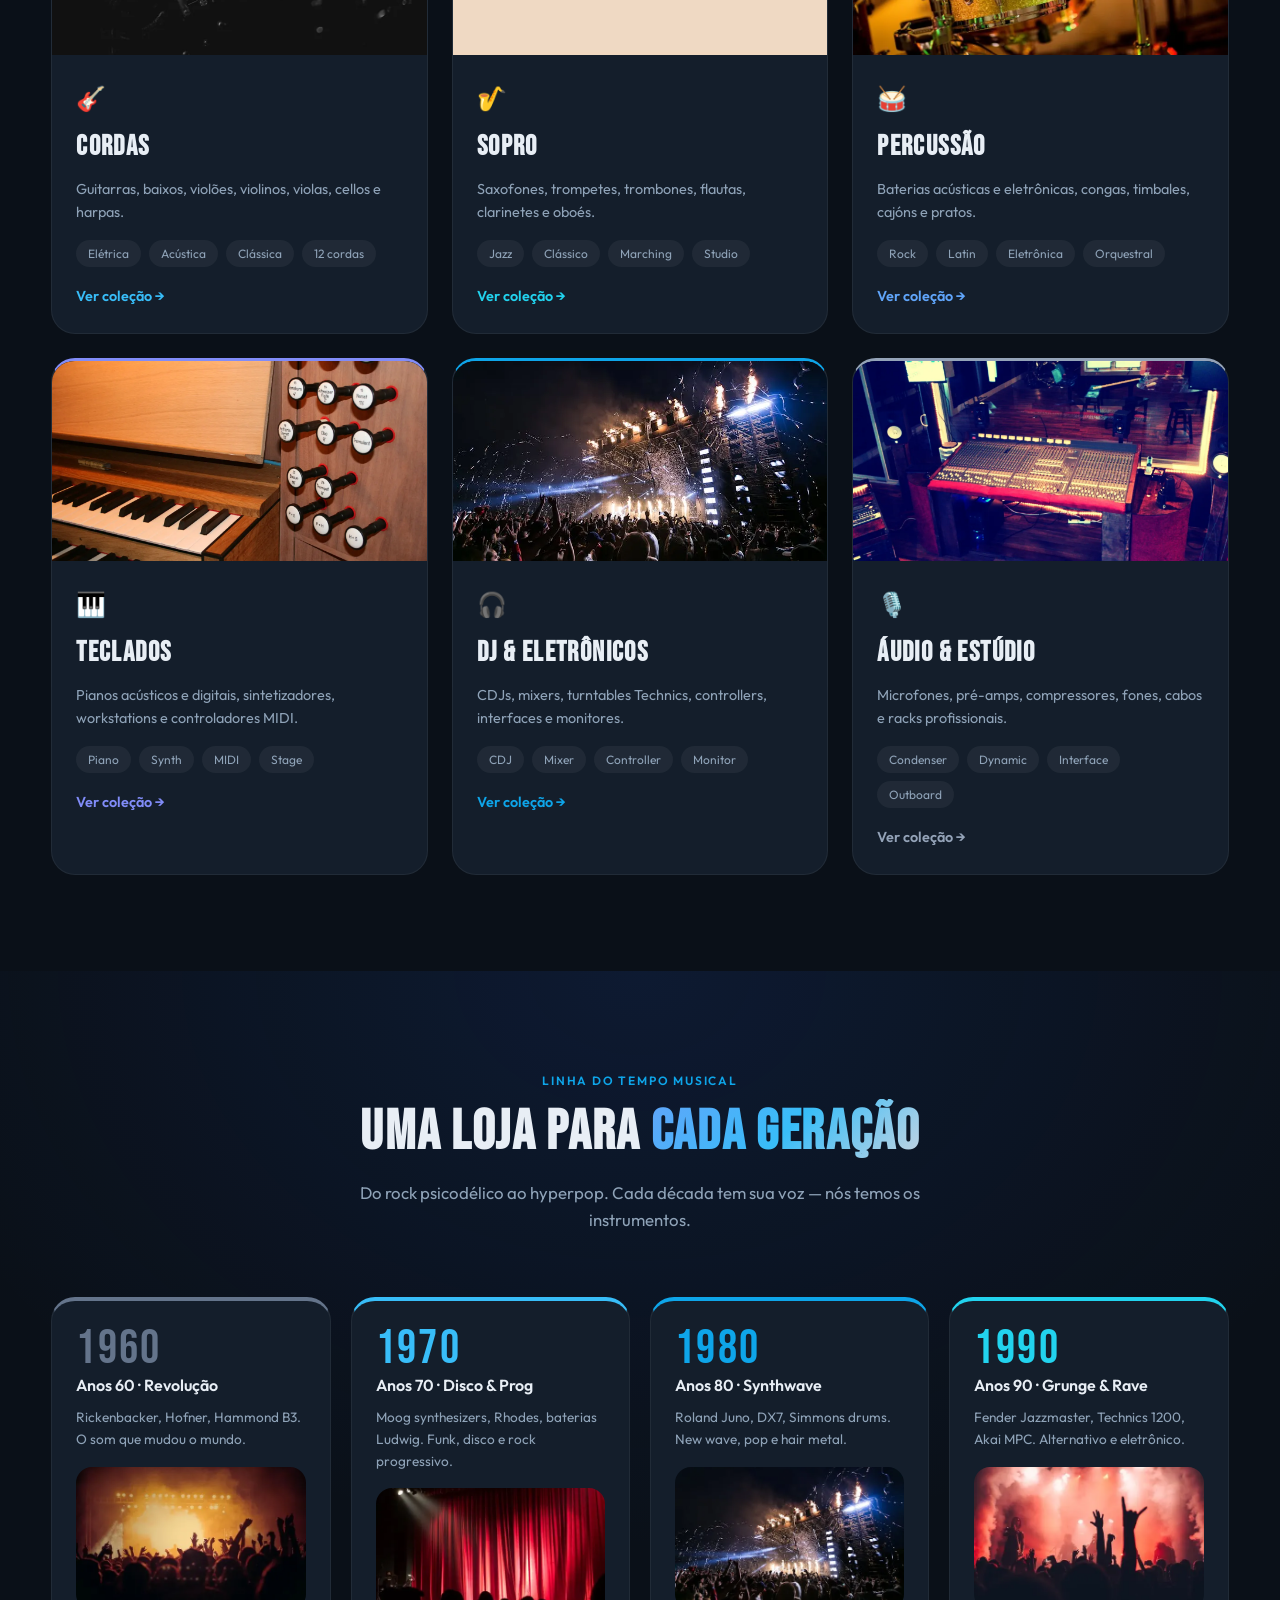
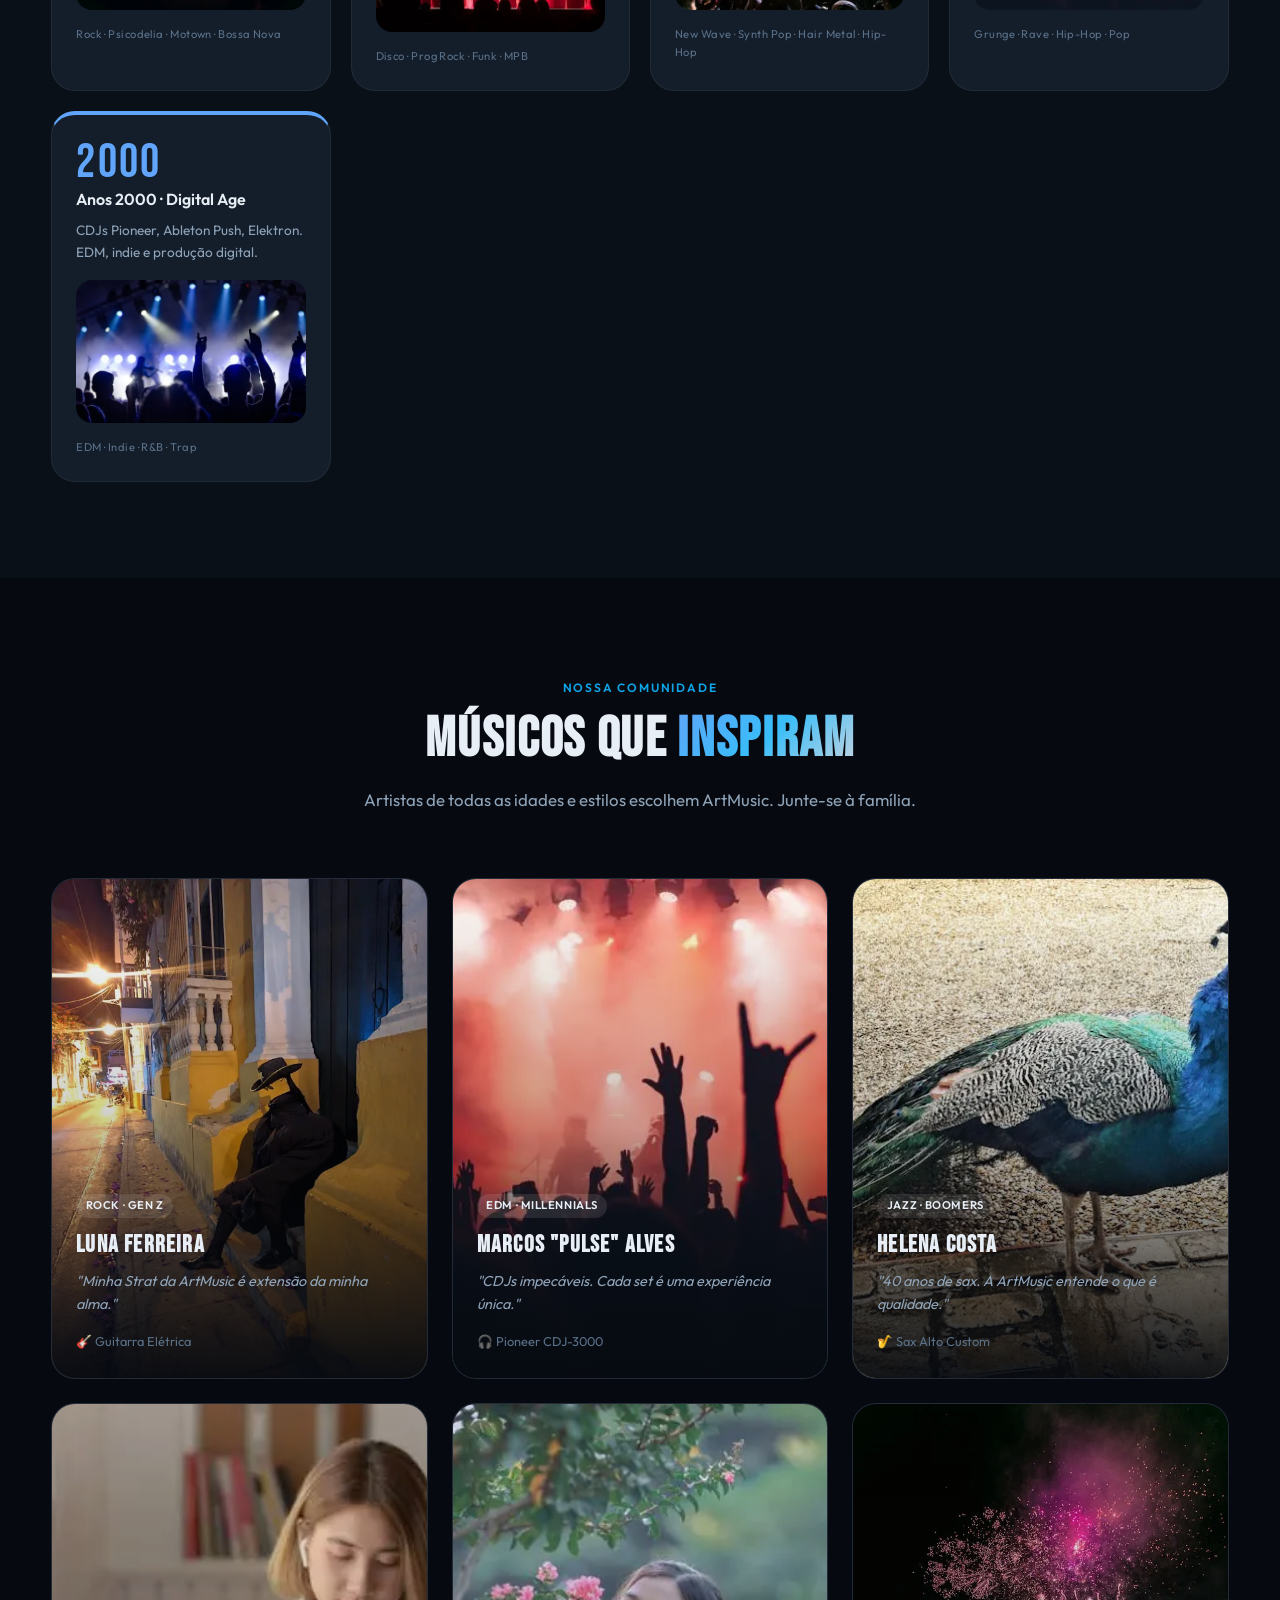
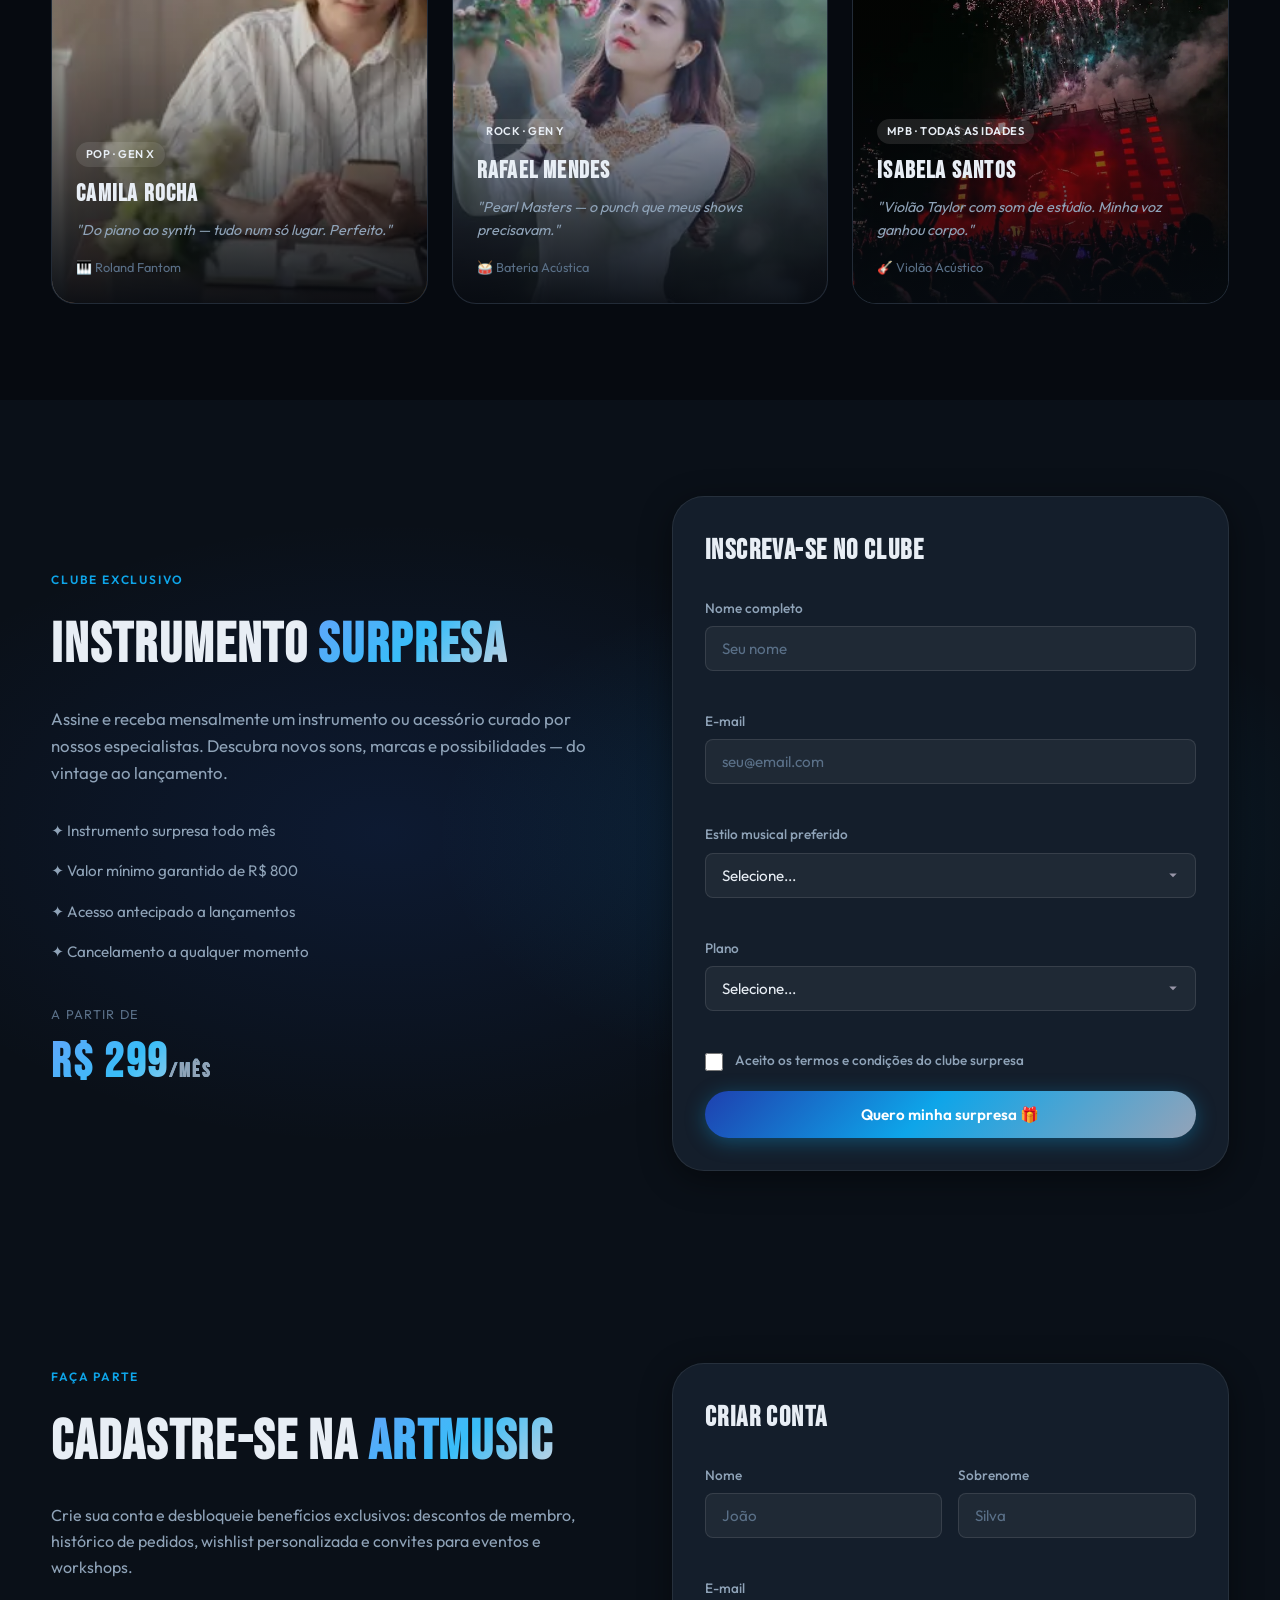
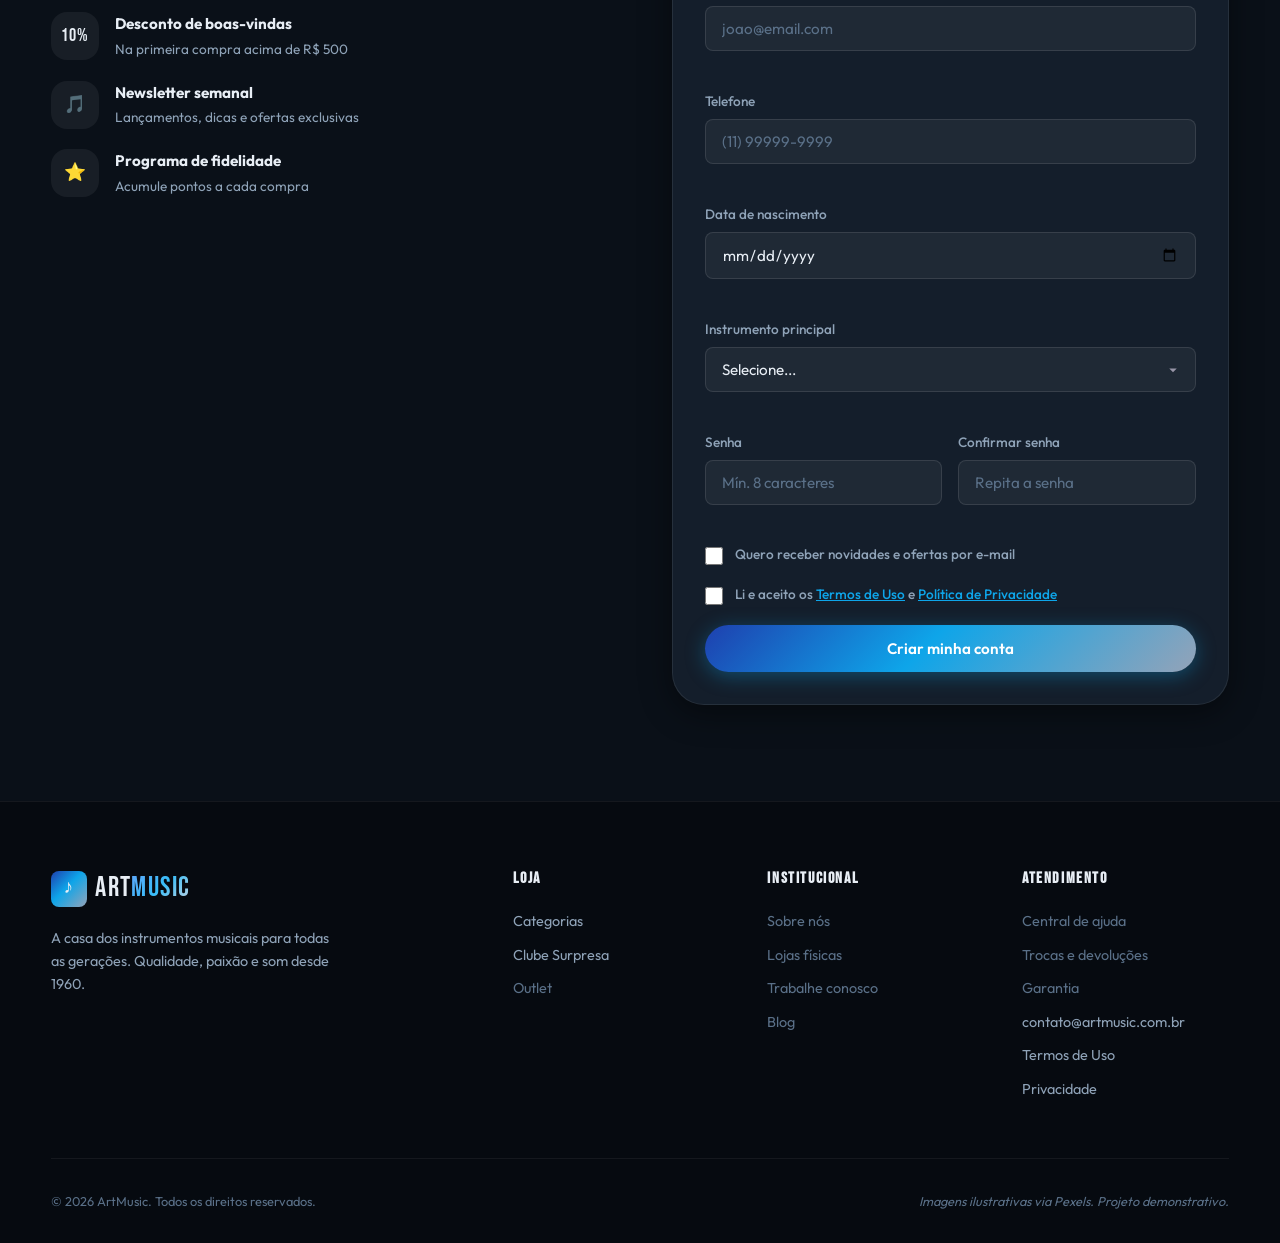
==== commit 4a90e673: "docs: Auditoria completa — organização, Sprints 0–2 e GitHub Pages Reestrutura o projeto após audito" ====
--- a/index.html
+++ b/index.html
@@ -4,14 +4,52 @@
   <meta charset="UTF-8">
   <meta name="viewport" content="width=device-width, initial-scale=1.0">
   <meta name="description" content="ArtMusic — Loja premium de instrumentos musicais. Cordas, sopro, percussão, teclados, CDJs e equipamentos DJ para todas as gerações.">
+  <meta name="theme-color" content="#060a10">
+  <meta name="robots" content="index, follow">
   <title>ArtMusic | Instrumentos Musicais Premium</title>
+  <link rel="canonical" href="https://jorgeramalho.github.io/Artmusic/">
+
+  <!-- Open Graph -->
+  <meta property="og:type" content="website">
+  <meta property="og:locale" content="pt_BR">
+  <meta property="og:site_name" content="ArtMusic">
+  <meta property="og:title" content="ArtMusic | Instrumentos Musicais Premium">
+  <meta property="og:description" content="ArtMusic — Loja premium de instrumentos musicais. Cordas, sopro, percussão, teclados, CDJs e equipamentos DJ para todas as gerações.">
+  <meta property="og:url" content="https://jorgeramalho.github.io/Artmusic/">
+  <meta property="og:image" content="https://jorgeramalho.github.io/Artmusic/assets/images/hero/hero-studio.jpg">
+  <meta property="og:image:alt" content="Controlador DJ e equipamentos ArtMusic">
+
+  <!-- Twitter -->
+  <meta name="twitter:card" content="summary_large_image">
+  <meta name="twitter:title" content="ArtMusic | Instrumentos Musicais Premium">
+  <meta name="twitter:description" content="Loja premium de instrumentos musicais para todas as gerações — do vinil ao streaming.">
+  <meta name="twitter:image" content="https://jorgeramalho.github.io/Artmusic/assets/images/hero/hero-studio.jpg">
+
   <link rel="preconnect" href="https://fonts.googleapis.com">
   <link rel="preconnect" href="https://fonts.gstatic.com" crossorigin>
   <link href="https://fonts.googleapis.com/css2?family=Bebas+Neue&family=Exo+2:wght@500;600;700&family=Outfit:wght@300;400;500;600;700&display=swap" rel="stylesheet">
   <link rel="stylesheet" href="css/styles.css">
   <link rel="icon" href="data:image/svg+xml,<svg xmlns='http://www.w3.org/2000/svg' viewBox='0 0 100 100'><text y='.9em' font-size='90'>🎸</text></svg>">
+
+  <script type="application/ld+json">
+  {
+    "@context": "https://schema.org",
+    "@type": "MusicStore",
+    "name": "ArtMusic",
+    "description": "Loja premium de instrumentos musicais para todas as gerações.",
+    "url": "https://jorgeramalho.github.io/Artmusic/",
+    "email": "contato@artmusic.com.br",
+    "image": "https://jorgeramalho.github.io/Artmusic/assets/images/hero/hero-studio.jpg",
+    "priceRange": "$$",
+    "address": {
+      "@type": "PostalAddress",
+      "addressCountry": "BR"
+    }
+  }
+  </script>
 </head>
 <body>
+  <a class="skip-link" href="#conteudo">Ir para o conteúdo</a>
   <div class="grain" aria-hidden="true"></div>
 
   <header class="header" id="topo">
@@ -33,7 +71,7 @@
     </nav>
   </header>
 
-  <main>
+  <main id="conteudo">
     <!-- HERO -->
     <section class="hero">
       <div class="hero-bg">
@@ -59,25 +97,17 @@
             <a href="#categorias" class="btn btn-primary">Explorar instrumentos</a>
             <a href="#surpresa" class="btn btn-ghost">Instrumento surpresa</a>
           </div>
-          <div class="hero-stats">
-            <div class="stat">
-              <strong>2.400+</strong>
-              <span>Instrumentos</span>
-            </div>
-            <div class="stat">
-              <strong>65</strong>
-              <span>Marcas premium</span>
-            </div>
-            <div class="stat">
-              <strong>5</strong>
-              <span>Décadas de história</span>
-            </div>
-          </div>
         </div>
         <div class="hero-visual">
           <div class="hero-image-stack">
-            <img src="assets/images/hero-studio.jpg" alt="Controlador DJ com pads iluminados" class="hero-img hero-img-1" width="600" height="400" loading="eager">
-            <img src="assets/images/hero-dj.jpg" alt="Show ao vivo com público e luzes" class="hero-img hero-img-2" width="500" height="350" loading="eager">
+            <picture class="hero-img hero-img-1">
+              <source srcset="assets/images/hero/hero-studio.webp" type="image/webp">
+              <img src="assets/images/hero/hero-studio.jpg" alt="Controlador DJ com pads iluminados" width="600" height="400" loading="eager" fetchpriority="high">
+            </picture>
+            <picture class="hero-img hero-img-2">
+              <source srcset="assets/images/hero/hero-dj.webp" type="image/webp">
+              <img src="assets/images/hero/hero-dj.jpg" alt="Show ao vivo com público e luzes" width="500" height="350" loading="eager">
+            </picture>
           </div>
         </div>
       </div>
@@ -89,6 +119,24 @@
         <span>Fender</span><span>Gibson</span><span>Yamaha</span><span>Roland</span>
         <span>Pioneer DJ</span><span>Pearl</span><span>Steinway</span><span>Moog</span>
         <span>Technics</span><span>Marshall</span><span>Shure</span><span>Zildjian</span>
+      </div>
+    </section>
+
+    <!-- NÚMEROS (fora do primeiro viewport) -->
+    <section class="site-stats" aria-label="Números ArtMusic">
+      <div class="container site-stats-inner">
+        <div class="stat">
+          <strong>2.400+</strong>
+          <span>Instrumentos</span>
+        </div>
+        <div class="stat">
+          <strong>65</strong>
+          <span>Marcas premium</span>
+        </div>
+        <div class="stat">
+          <strong>5</strong>
+          <span>Décadas de história</span>
+        </div>
       </div>
     </section>
 
@@ -101,9 +149,12 @@
           <p>Do clássico ao cutting-edge. Encontre o equipamento perfeito para sua arte.</p>
         </header>
         <div class="category-grid">
-          <article class="category-card category-cordas">
+          <article class="category-card category-cordas" id="colecao-cordas">
             <div class="category-img">
-              <img src="assets/images/cat-cordas.jpg" alt="Guitarrista tocando guitarra elétrica">
+              <picture>
+                <source srcset="assets/images/categories/cat-cordas.webp" type="image/webp">
+                <img src="assets/images/categories/cat-cordas.jpg" alt="Guitarrista tocando guitarra elétrica" width="800" height="533" loading="lazy" decoding="async">
+              </picture>
             </div>
             <div class="category-body">
               <span class="category-icon">🎸</span>
@@ -112,13 +163,16 @@
               <ul class="category-tags">
                 <li>Elétrica</li><li>Acústica</li><li>Clássica</li><li>12 cordas</li>
               </ul>
-              <a href="#categorias" class="category-link">Ver coleção →</a>
-            </div>
-          </article>
-
-          <article class="category-card category-sopro">
+              <a href="#colecao-cordas" class="category-link">Ver coleção →</a>
+            </div>
+          </article>
+
+          <article class="category-card category-sopro" id="colecao-sopro">
             <div class="category-img">
-              <img src="assets/images/cat-sopro.jpg" alt="Flauta transversal">
+              <picture>
+                <source srcset="assets/images/categories/cat-sopro.webp" type="image/webp">
+                <img src="assets/images/categories/cat-sopro.jpg" alt="Flauta transversal" width="826" height="182" loading="lazy" decoding="async">
+              </picture>
             </div>
             <div class="category-body">
               <span class="category-icon">🎷</span>
@@ -127,13 +181,16 @@
               <ul class="category-tags">
                 <li>Jazz</li><li>Clássico</li><li>Marching</li><li>Studio</li>
               </ul>
-              <a href="#categorias" class="category-link">Ver coleção →</a>
-            </div>
-          </article>
-
-          <article class="category-card category-percussao">
+              <a href="#colecao-sopro" class="category-link">Ver coleção →</a>
+            </div>
+          </article>
+
+          <article class="category-card category-percussao" id="colecao-percussao">
             <div class="category-img">
-              <img src="assets/images/cat-percussao.jpg" alt="Bateria completa">
+              <picture>
+                <source srcset="assets/images/categories/cat-percussao.webp" type="image/webp">
+                <img src="assets/images/categories/cat-percussao.jpg" alt="Bateria completa" width="800" height="533" loading="lazy" decoding="async">
+              </picture>
             </div>
             <div class="category-body">
               <span class="category-icon">🥁</span>
@@ -142,13 +199,16 @@
               <ul class="category-tags">
                 <li>Rock</li><li>Latin</li><li>Eletrônica</li><li>Orquestral</li>
               </ul>
-              <a href="#categorias" class="category-link">Ver coleção →</a>
-            </div>
-          </article>
-
-          <article class="category-card category-teclados">
+              <a href="#colecao-percussao" class="category-link">Ver coleção →</a>
+            </div>
+          </article>
+
+          <article class="category-card category-teclados" id="colecao-teclados">
             <div class="category-img">
-              <img src="assets/images/cat-teclados.jpg" alt="Console de órgão com teclados manuais e registro de stops">
+              <picture>
+                <source srcset="assets/images/categories/cat-teclados.webp" type="image/webp">
+                <img src="assets/images/categories/cat-teclados.jpg" alt="Console de órgão com teclados manuais e registro de stops" width="1280" height="951" loading="lazy" decoding="async">
+              </picture>
             </div>
             <div class="category-body">
               <span class="category-icon">🎹</span>
@@ -157,13 +217,16 @@
               <ul class="category-tags">
                 <li>Piano</li><li>Synth</li><li>MIDI</li><li>Stage</li>
               </ul>
-              <a href="#categorias" class="category-link">Ver coleção →</a>
-            </div>
-          </article>
-
-          <article class="category-card category-dj">
+              <a href="#colecao-teclados" class="category-link">Ver coleção →</a>
+            </div>
+          </article>
+
+          <article class="category-card category-dj" id="colecao-dj">
             <div class="category-img">
-              <img src="assets/images/hero-dj.jpg" alt="CDJs Pioneer">
+              <picture>
+                <source srcset="assets/images/hero/hero-dj.webp" type="image/webp">
+                <img src="assets/images/hero/hero-dj.jpg" alt="CDJs Pioneer" width="700" height="467" loading="lazy" decoding="async">
+              </picture>
             </div>
             <div class="category-body">
               <span class="category-icon">🎧</span>
@@ -172,13 +235,16 @@
               <ul class="category-tags">
                 <li>CDJ</li><li>Mixer</li><li>Controller</li><li>Monitor</li>
               </ul>
-              <a href="#categorias" class="category-link">Ver coleção →</a>
-            </div>
-          </article>
-
-          <article class="category-card category-audio">
+              <a href="#colecao-dj" class="category-link">Ver coleção →</a>
+            </div>
+          </article>
+
+          <article class="category-card category-audio" id="colecao-audio">
             <div class="category-img">
-              <img src="assets/images/cat-audio.jpg" alt="Sala de controle de estúdio com mesa de mixagem e equipamentos profissionais">
+              <picture>
+                <source srcset="assets/images/categories/cat-audio.webp" type="image/webp">
+                <img src="assets/images/categories/cat-audio.jpg" alt="Sala de controle de estúdio com mesa de mixagem e equipamentos profissionais" width="1280" height="960" loading="lazy" decoding="async">
+              </picture>
             </div>
             <div class="category-body">
               <span class="category-icon">🎙️</span>
@@ -187,7 +253,7 @@
               <ul class="category-tags">
                 <li>Condenser</li><li>Dynamic</li><li>Interface</li><li>Outboard</li>
               </ul>
-              <a href="#categorias" class="category-link">Ver coleção →</a>
+              <a href="#colecao-audio" class="category-link">Ver coleção →</a>
             </div>
           </article>
         </div>
@@ -209,7 +275,10 @@
               <h3>Anos 60 · Revolução</h3>
               <p>Rickenbacker, Hofner, Hammond B3. O som que mudou o mundo.</p>
               <div class="era-img">
-                <img src="assets/images/era-60.jpg" alt="Estética anos 60">
+                <picture>
+                  <source srcset="assets/images/eras/era-60.webp" type="image/webp">
+                  <img src="assets/images/eras/era-60.jpg" alt="Estética anos 60" width="500" height="333" loading="lazy" decoding="async">
+                </picture>
               </div>
               <span class="era-genre">Rock · Psicodelia · Motown · Bossa Nova</span>
             </div>
@@ -221,7 +290,10 @@
               <h3>Anos 70 · Disco & Prog</h3>
               <p>Moog synthesizers, Rhodes, baterias Ludwig. Funk, disco e rock progressivo.</p>
               <div class="era-img">
-                <img src="assets/images/era-70.jpg" alt="Estética anos 70">
+                <picture>
+                  <source srcset="assets/images/eras/era-70.webp" type="image/webp">
+                  <img src="assets/images/eras/era-70.jpg" alt="Estética anos 70" width="500" height="375" loading="lazy" decoding="async">
+                </picture>
               </div>
               <span class="era-genre">Disco · Prog Rock · Funk · MPB</span>
             </div>
@@ -233,7 +305,10 @@
               <h3>Anos 80 · Synthwave</h3>
               <p>Roland Juno, DX7, Simmons drums. New wave, pop e hair metal.</p>
               <div class="era-img">
-                <img src="assets/images/era-80.jpg" alt="Estética anos 80">
+                <picture>
+                  <source srcset="assets/images/eras/era-80.webp" type="image/webp">
+                  <img src="assets/images/eras/era-80.jpg" alt="Estética anos 80" width="500" height="333" loading="lazy" decoding="async">
+                </picture>
               </div>
               <span class="era-genre">New Wave · Synth Pop · Hair Metal · Hip-Hop</span>
             </div>
@@ -245,7 +320,10 @@
               <h3>Anos 90 · Grunge & Rave</h3>
               <p>Fender Jazzmaster, Technics 1200, Akai MPC. Alternativo e eletrônico.</p>
               <div class="era-img">
-                <img src="assets/images/era-90.jpg" alt="Estética anos 90">
+                <picture>
+                  <source srcset="assets/images/eras/era-90.webp" type="image/webp">
+                  <img src="assets/images/eras/era-90.jpg" alt="Estética anos 90" width="500" height="357" loading="lazy" decoding="async">
+                </picture>
               </div>
               <span class="era-genre">Grunge · Rave · Hip-Hop · Pop</span>
             </div>
@@ -257,7 +335,10 @@
               <h3>Anos 2000 · Digital Age</h3>
               <p>CDJs Pioneer, Ableton Push, Elektron. EDM, indie e produção digital.</p>
               <div class="era-img">
-                <img src="assets/images/era-2000.jpg" alt="Estética anos 2000">
+                <picture>
+                  <source srcset="assets/images/eras/era-2000.webp" type="image/webp">
+                  <img src="assets/images/eras/era-2000.jpg" alt="Estética anos 2000" width="500" height="334" loading="lazy" decoding="async">
+                </picture>
               </div>
               <span class="era-genre">EDM · Indie · R&B · Trap</span>
             </div>
@@ -277,7 +358,10 @@
         <div class="ambassadors-grid">
           <article class="ambassador-card">
             <div class="ambassador-img">
-              <img src="assets/images/amb-1.jpg" alt="Músico jovem com guitarra">
+              <picture>
+                <source srcset="assets/images/ambassadors/amb-1.webp" type="image/webp">
+                <img src="assets/images/ambassadors/amb-1.jpg" alt="Músico jovem com guitarra" width="600" height="802" loading="lazy" decoding="async">
+              </picture>
               <div class="ambassador-overlay"></div>
             </div>
             <div class="ambassador-info">
@@ -290,7 +374,10 @@
 
           <article class="ambassador-card">
             <div class="ambassador-img">
-              <img src="assets/images/amb-2.jpg" alt="DJ em performance">
+              <picture>
+                <source srcset="assets/images/ambassadors/amb-2.webp" type="image/webp">
+                <img src="assets/images/ambassadors/amb-2.jpg" alt="DJ em performance" width="600" height="429" loading="lazy" decoding="async">
+              </picture>
               <div class="ambassador-overlay"></div>
             </div>
             <div class="ambassador-info">
@@ -303,7 +390,10 @@
 
           <article class="ambassador-card">
             <div class="ambassador-img">
-              <img src="assets/images/amb-3.jpg" alt="Saxofonista em palco">
+              <picture>
+                <source srcset="assets/images/ambassadors/amb-3.webp" type="image/webp">
+                <img src="assets/images/ambassadors/amb-3.jpg" alt="Saxofonista em palco" width="600" height="496" loading="lazy" decoding="async">
+              </picture>
               <div class="ambassador-overlay"></div>
             </div>
             <div class="ambassador-info">
@@ -316,7 +406,10 @@
 
           <article class="ambassador-card">
             <div class="ambassador-img">
-              <img src="assets/images/amb-4.jpg" alt="Produtora no estúdio">
+              <picture>
+                <source srcset="assets/images/ambassadors/amb-4.webp" type="image/webp">
+                <img src="assets/images/ambassadors/amb-4.jpg" alt="Produtora no estúdio" width="600" height="298" loading="lazy" decoding="async">
+              </picture>
               <div class="ambassador-overlay"></div>
             </div>
             <div class="ambassador-info">
@@ -329,7 +422,10 @@
 
           <article class="ambassador-card">
             <div class="ambassador-img">
-              <img src="assets/images/amb-5.jpg" alt="Baterista em ação">
+              <picture>
+                <source srcset="assets/images/ambassadors/amb-5.webp" type="image/webp">
+                <img src="assets/images/ambassadors/amb-5.jpg" alt="Baterista em ação" width="600" height="400" loading="lazy" decoding="async">
+              </picture>
               <div class="ambassador-overlay"></div>
             </div>
             <div class="ambassador-info">
@@ -342,7 +438,10 @@
 
           <article class="ambassador-card">
             <div class="ambassador-img">
-              <img src="assets/images/amb-6.jpg" alt="Cantora com violão">
+              <picture>
+                <source srcset="assets/images/ambassadors/amb-6.webp" type="image/webp">
+                <img src="assets/images/ambassadors/amb-6.jpg" alt="Cantora com violão" width="600" height="900" loading="lazy" decoding="async">
+              </picture>
               <div class="ambassador-overlay"></div>
             </div>
             <div class="ambassador-info">
@@ -378,7 +477,11 @@
             <strong>R$ 299<span>/mês</span></strong>
           </div>
         </div>
-        <form class="form surpresa-form" id="form-surpresa" novalidate>
+        <form class="form surpresa-form" id="form-surpresa" name="surpresa" method="POST" data-netlify="true" netlify-honeypot="bot-field" novalidate>
+          <input type="hidden" name="form-name" value="surpresa">
+          <p class="visually-hidden">
+            <label>Não preencha: <input name="bot-field" tabindex="-1" autocomplete="off"></label>
+          </p>
           <h3>Inscreva-se no clube</h3>
           <div class="form-group">
             <label for="surpresa-nome">Nome completo</label>
@@ -458,7 +561,11 @@
             </div>
           </div>
         </div>
-        <form class="form cadastro-form" id="form-cadastro" novalidate>
+        <form class="form cadastro-form" id="form-cadastro" name="cadastro" method="POST" data-netlify="true" netlify-honeypot="bot-field" novalidate>
+          <input type="hidden" name="form-name" value="cadastro">
+          <p class="visually-hidden">
+            <label>Não preencha: <input name="bot-field" tabindex="-1" autocomplete="off"></label>
+          </p>
           <h3>Criar conta</h3>
           <div class="form-row">
             <div class="form-group">
@@ -519,7 +626,7 @@
           </div>
           <div class="form-group form-check">
             <input type="checkbox" id="cad-termos" name="termos" required>
-            <label for="cad-termos">Li e aceito os <a href="#">Termos de Uso</a> e <a href="#">Política de Privacidade</a></label>
+            <label for="cad-termos">Li e aceito os <a href="pages/termos.html">Termos de Uso</a> e <a href="pages/privacidade.html">Política de Privacidade</a></label>
             <span class="form-error" aria-live="polite"></span>
           </div>
           <button type="submit" class="btn btn-primary btn-full">Criar minha conta</button>
@@ -537,37 +644,41 @@
           <span class="logo-text">Art<span>Music</span></span>
         </a>
         <p>A casa dos instrumentos musicais para todas as gerações. Qualidade, paixão e som desde 1960.</p>
-        <div class="footer-social">
-          <a href="#" aria-label="Instagram">IG</a>
-          <a href="#" aria-label="YouTube">YT</a>
-          <a href="#" aria-label="TikTok">TK</a>
-          <a href="#" aria-label="Spotify">SP</a>
-        </div>
+        <!-- S2-05: redes ocultas até haver URLs reais
+        <div class="footer-social" aria-label="Redes sociais">
+          <a href="https://instagram.com/" aria-label="Instagram" rel="noopener noreferrer" target="_blank">IG</a>
+          <a href="https://youtube.com/" aria-label="YouTube" rel="noopener noreferrer" target="_blank">YT</a>
+          <a href="https://www.tiktok.com/" aria-label="TikTok" rel="noopener noreferrer" target="_blank">TK</a>
+          <a href="https://open.spotify.com/" aria-label="Spotify" rel="noopener noreferrer" target="_blank">SP</a>
+        </div>
+        -->
       </div>
       <div class="footer-links">
         <h4>Loja</h4>
         <ul>
           <li><a href="#categorias">Categorias</a></li>
           <li><a href="#surpresa">Clube Surpresa</a></li>
-          <li><a href="#">Outlet</a></li>
+          <li><span class="footer-soon" title="Em breve">Outlet</span></li>
         </ul>
       </div>
       <div class="footer-links">
         <h4>Institucional</h4>
         <ul>
-          <li><a href="#">Sobre nós</a></li>
-          <li><a href="#">Lojas físicas</a></li>
-          <li><a href="#">Trabalhe conosco</a></li>
-          <li><a href="#">Blog</a></li>
+          <li><span class="footer-soon" title="Em breve">Sobre nós</span></li>
+          <li><span class="footer-soon" title="Em breve">Lojas físicas</span></li>
+          <li><span class="footer-soon" title="Em breve">Trabalhe conosco</span></li>
+          <li><span class="footer-soon" title="Em breve">Blog</span></li>
         </ul>
       </div>
       <div class="footer-links">
         <h4>Atendimento</h4>
         <ul>
-          <li><a href="#">Central de ajuda</a></li>
-          <li><a href="#">Trocas e devoluções</a></li>
-          <li><a href="#">Garantia</a></li>
+          <li><span class="footer-soon" title="Em breve">Central de ajuda</span></li>
+          <li><span class="footer-soon" title="Em breve">Trocas e devoluções</span></li>
+          <li><span class="footer-soon" title="Em breve">Garantia</span></li>
           <li><a href="mailto:contato@artmusic.com.br">contato@artmusic.com.br</a></li>
+          <li><a href="pages/termos.html">Termos de Uso</a></li>
+          <li><a href="pages/privacidade.html">Privacidade</a></li>
         </ul>
       </div>
     </div>
--- a/css/styles.css
+++ b/css/styles.css
@@ -98,6 +98,29 @@
 .container {
   width: min(1200px, 92vw);
   margin-inline: auto;
+}
+
+/* Skip link — acessibilidade teclado */
+.skip-link {
+  position: absolute;
+  left: 1rem;
+  top: -100%;
+  z-index: 10000;
+  padding: 0.75rem 1.25rem;
+  background: var(--color-bg-elevated);
+  color: var(--color-text);
+  font-family: var(--font-heading);
+  font-weight: 600;
+  font-size: 0.9rem;
+  border: 1px solid rgba(14, 165, 233, 0.45);
+  border-radius: var(--radius-sm);
+  transition: top 0.15s ease;
+}
+
+.skip-link:focus {
+  top: 1rem;
+  outline: 2px solid #38bdf8;
+  outline-offset: 2px;
 }
 
 /* Grain overlay — textura sutil */
@@ -423,6 +446,21 @@
   gap: 2.5rem;
 }
 
+/* Stats abaixo da dobra — fora do hero */
+.site-stats {
+  padding: 2.5rem 0;
+  background: var(--color-bg-elevated);
+  border-bottom: 1px solid rgba(255, 255, 255, 0.05);
+}
+
+.site-stats-inner {
+  display: flex;
+  justify-content: center;
+  gap: clamp(2rem, 8vw, 4.5rem);
+  flex-wrap: wrap;
+  text-align: center;
+}
+
 .stat strong {
   display: block;
   font-family: var(--font-display);
@@ -461,16 +499,43 @@
 
 .hero-img {
   position: absolute;
+  display: block;
+  margin: 0;
   border-radius: var(--radius-lg);
-  object-fit: cover;
-  object-position: center;
   box-shadow: var(--shadow-lg);
   border: 2px solid rgba(148, 163, 184, 0.2);
   background: var(--color-surface);
+  overflow: hidden;
+}
+
+.hero-img img {
+  width: 100%;
+  height: 100%;
+  max-width: none;
+  object-fit: cover;
+  object-position: center;
+  display: block;
 }
 
 .hero-image-stack img {
   max-width: none;
+}
+
+.visually-hidden {
+  position: absolute;
+  width: 1px;
+  height: 1px;
+  padding: 0;
+  margin: -1px;
+  overflow: hidden;
+  clip: rect(0, 0, 0, 0);
+  white-space: nowrap;
+  border: 0;
+}
+
+.category-card:target {
+  outline: 2px solid rgba(56, 189, 248, 0.55);
+  outline-offset: 4px;
 }
 
 .hero-img-1 {
@@ -597,19 +662,40 @@
 }
 
 .category-img {
-  height: 180px;
+  position: relative;
+  height: 200px;
   overflow: hidden;
+  background: var(--color-surface);
+}
+
+.category-img picture {
+  position: absolute;
+  inset: 0;
+  display: block;
+  width: 100%;
+  height: 100%;
 }
 
 .category-img img {
   width: 100%;
   height: 100%;
   object-fit: cover;
+  object-position: center;
   transition: transform 0.6s ease;
+}
+
+/* Imagens panorâmicas / ratio extremo — enquadra o instrumento */
+.category-sopro .category-img img {
+  object-position: center 35%;
+  transform: scale(1.15);
 }
 
 .category-card:hover .category-img img {
   transform: scale(1.08);
+}
+
+.category-sopro:hover .category-img img {
+  transform: scale(1.22);
 }
 
 .category-body {
@@ -826,9 +912,14 @@
   aspect-ratio: 16/10;
 }
 
+.era-img picture,
 .era-img img {
+  display: block;
   width: 100%;
   height: 100%;
+}
+
+.era-img img {
   object-fit: cover;
 }
 
@@ -883,6 +974,12 @@
   overflow: hidden;
 }
 
+.ambassador-img picture {
+  display: block;
+  width: 100%;
+  height: 100%;
+}
+
 .ambassador-img img {
   width: 100%;
   height: 100%;
@@ -1224,7 +1321,8 @@
   gap: 0.75rem;
 }
 
-.footer-social a {
+.footer-social a,
+.footer-social .footer-soon {
   display: flex;
   align-items: center;
   justify-content: center;
@@ -1241,6 +1339,18 @@
   background: var(--gradient-primary);
 }
 
+.footer-social .footer-soon {
+  color: var(--color-text-subtle);
+  cursor: default;
+  opacity: 0.7;
+}
+
+.footer-links .footer-soon {
+  font-size: 0.9rem;
+  color: var(--color-text-subtle);
+  cursor: default;
+}
+
 .footer-links h4 {
   font-family: var(--font-display);
   font-size: 1rem;
@@ -1321,7 +1431,7 @@
     justify-content: center;
   }
 
-  .hero-stats {
+  .site-stats-inner {
     justify-content: center;
   }
 
@@ -1407,7 +1517,7 @@
 }
 
 @media (max-width: 480px) {
-  .hero-stats {
+  .site-stats-inner {
     flex-direction: column;
     gap: 1rem;
   }
